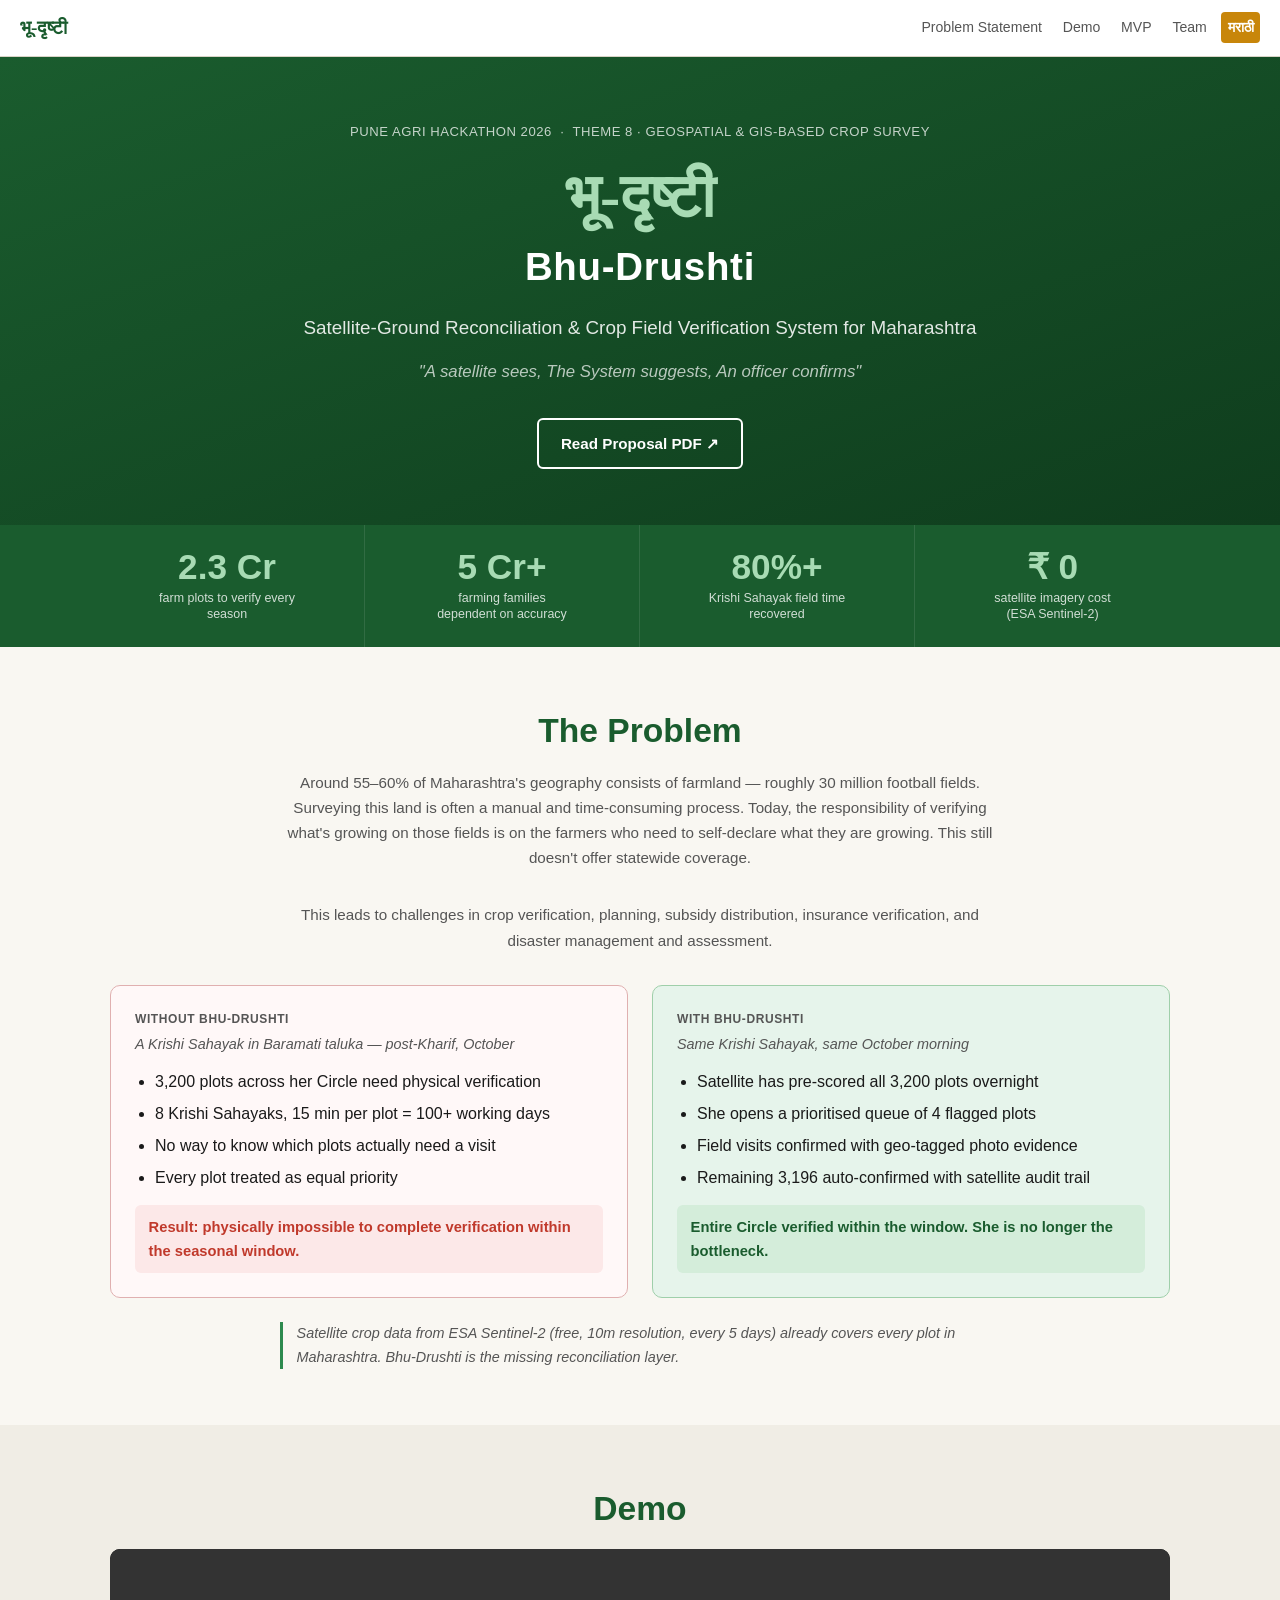
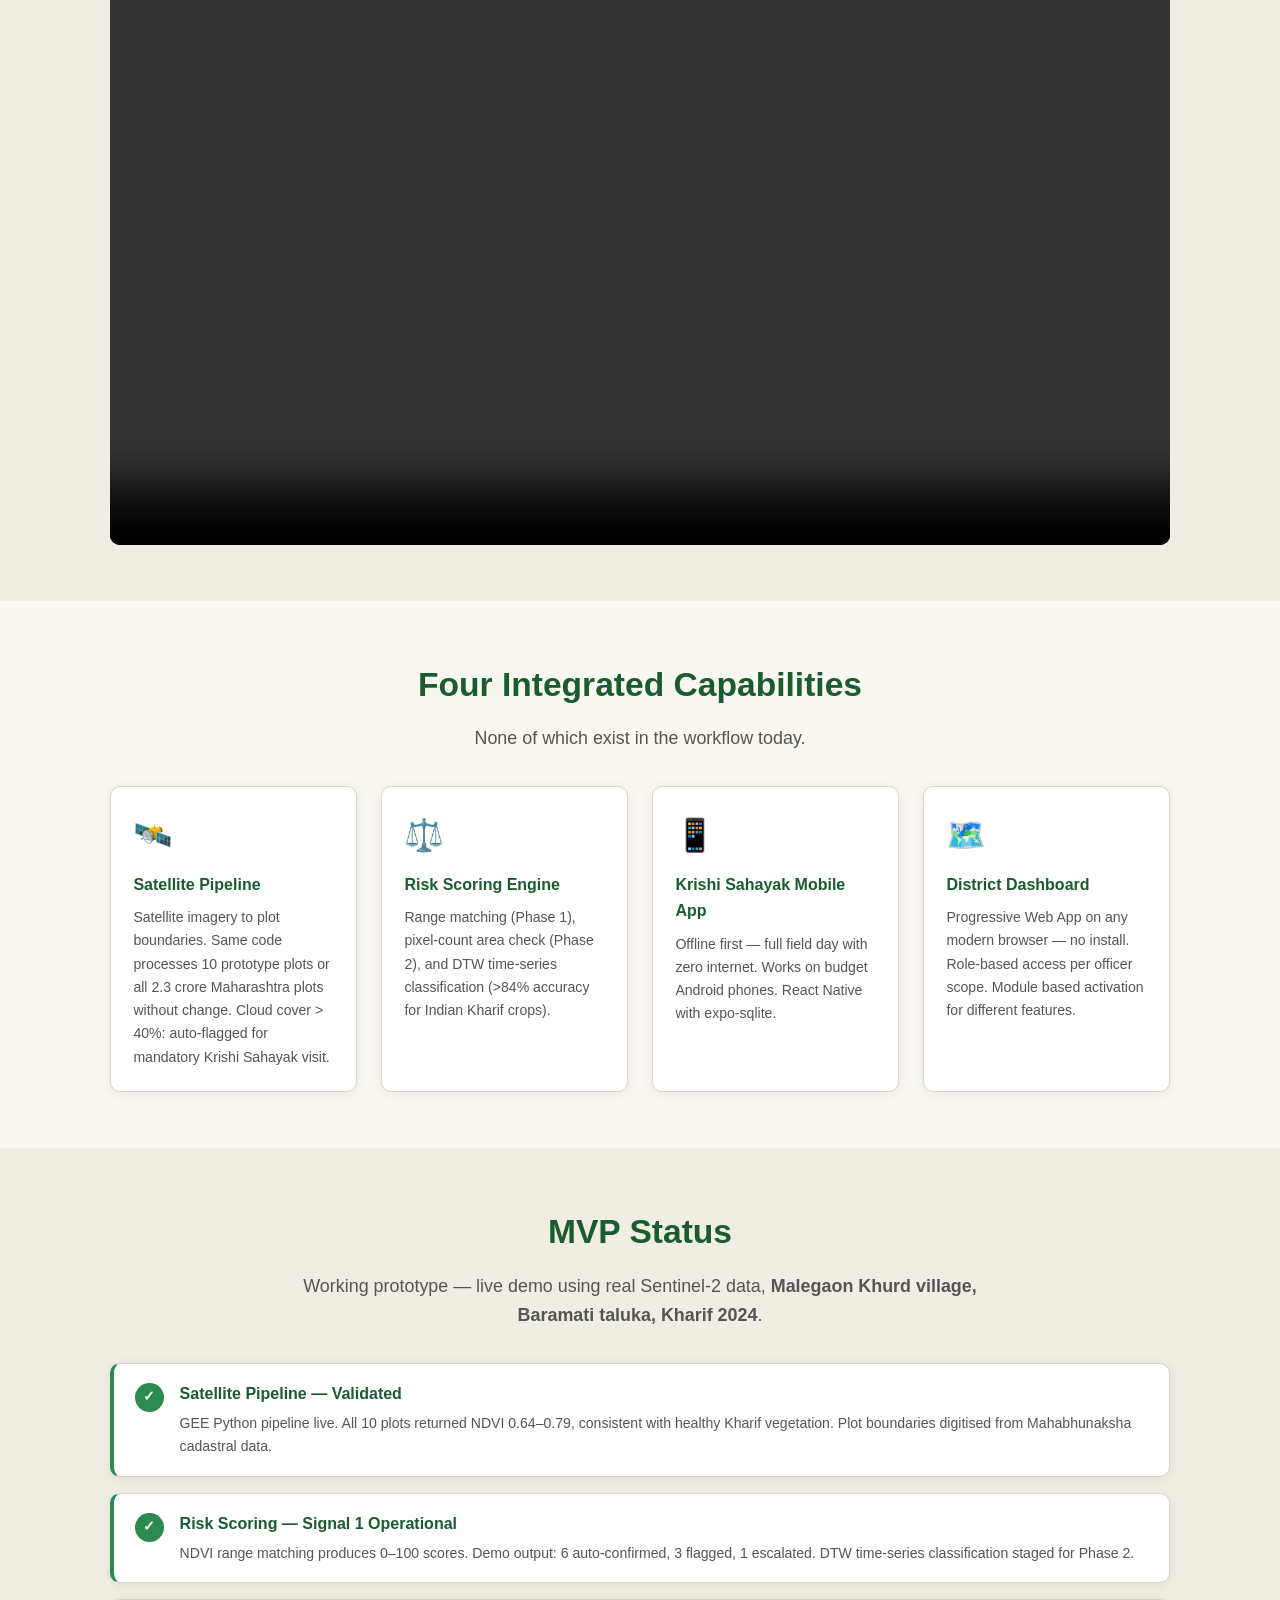
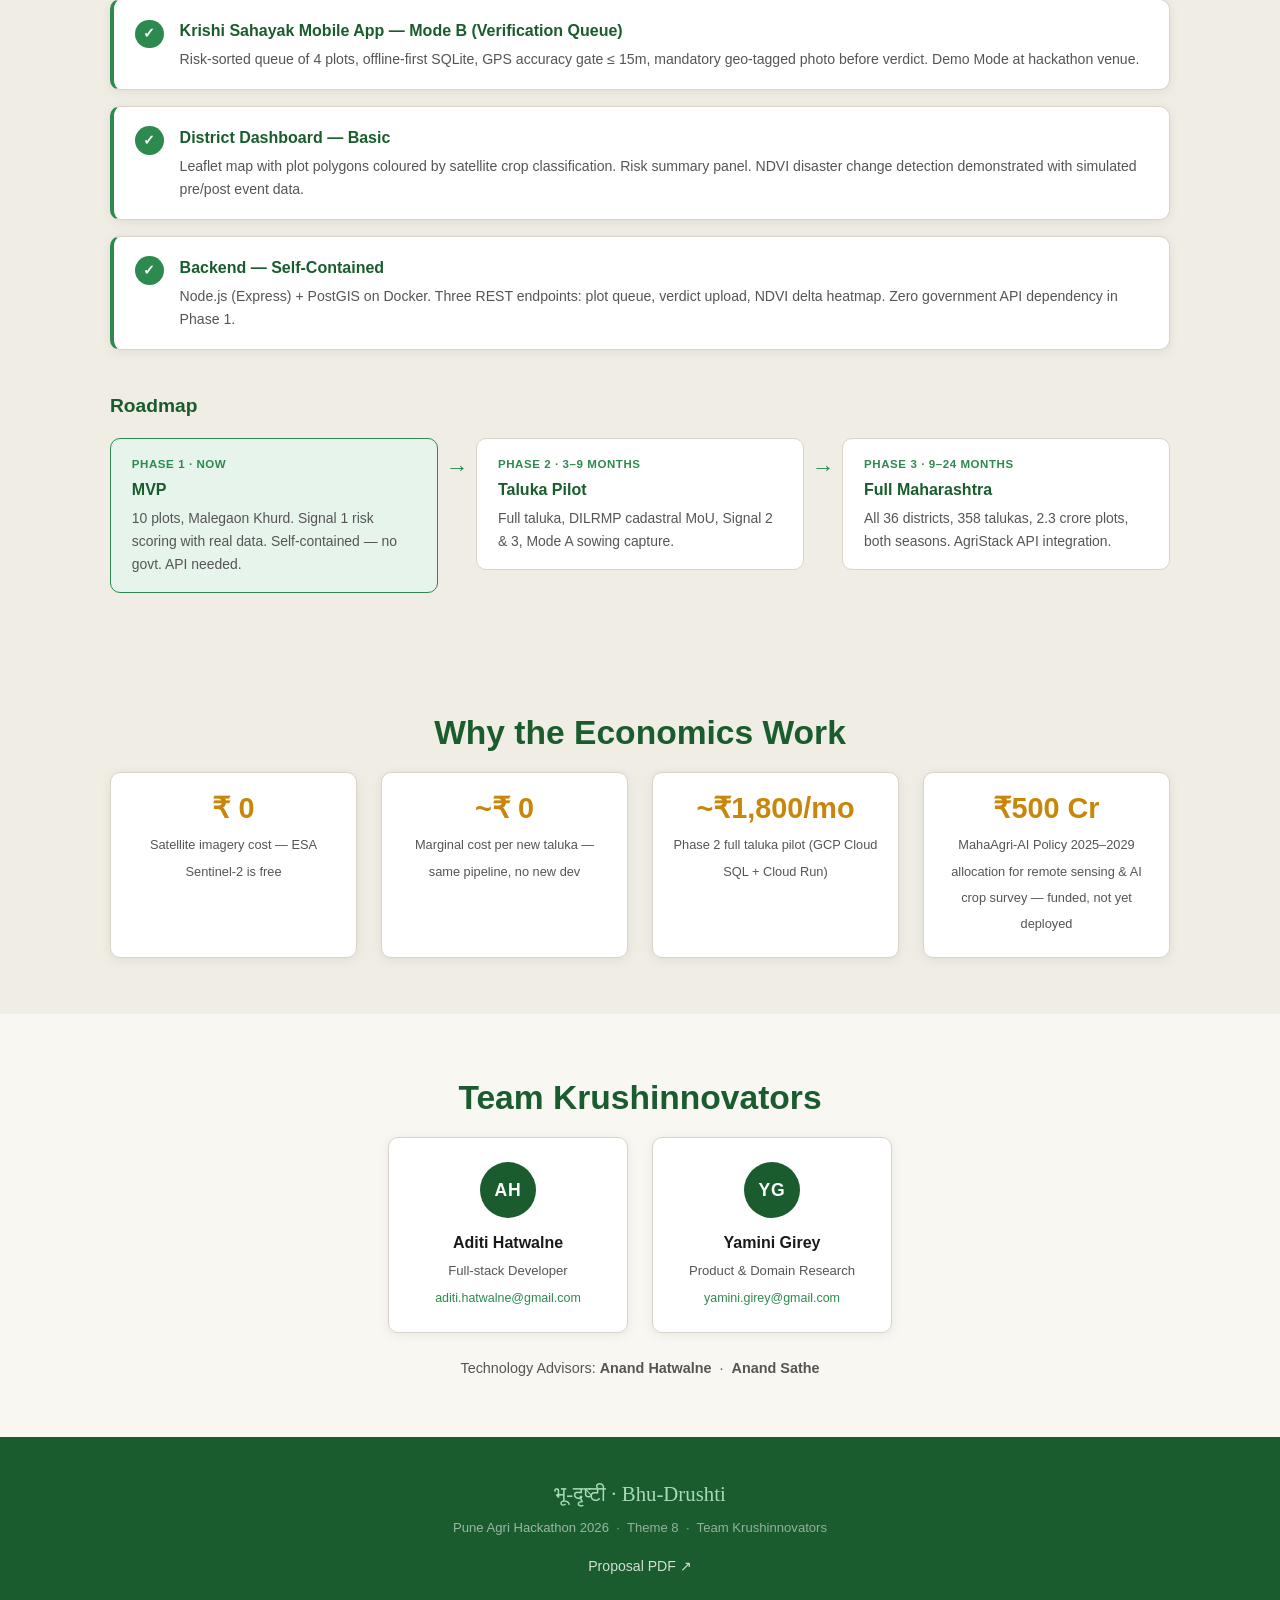
==== index.html @ 31946159 "Remove 'Girdawari' from capabilities section lead on both pages https://claude.ai/code/session_01Fqq" ====
<!DOCTYPE html>
<html lang="en">
<head>
  <meta charset="UTF-8" />
  <meta name="viewport" content="width=device-width, initial-scale=1.0" />
  <meta name="description" content="Bhu-Drushti — Satellite-Ground Reconciliation &amp; Crop Field Verification System for Maharashtra. Pune Agri Hackathon 2026." />
  <title>भू-दृष्टी · Bhu-Drushti</title>
  <link rel="stylesheet" href="style.css?v=3" />
</head>
<body>

  <!-- NAV -->
  <nav class="nav">
    <span class="nav-logo">भू-दृष्टी</span>
    <div class="nav-links">
      <a href="#problem">Problem Statement</a>
      <a href="#demo">Demo</a>
      <a href="#mvp">MVP</a>
      <a href="#team">Team</a>
      <a href="/mr/" class="btn btn-sm" style="background:var(--gold);">मराठी</a>
    </div>
  </nav>

  <!-- HERO -->
  <header class="hero">
    <div class="hero-inner">
      <p class="hero-event">Pune Agri Hackathon 2026 &nbsp;·&nbsp; Theme 8 · Geospatial &amp; GIS-Based Crop Survey</p>
      <h1 class="hero-title">
        <span class="hero-deva">भू-दृष्टी</span>
        <span class="hero-en">Bhu-Drushti</span>
      </h1>
      <p class="hero-sub">Satellite-Ground Reconciliation &amp; Crop Field Verification System for Maharashtra</p>
      <p class="hero-tagline">"A satellite sees, The System suggests, An officer confirms"</p>
      <div class="hero-ctas">
        <a href="https://github.com/bhu-drushti/bhu-drushti.github.io/blob/main/BhuDrushti_Proposal.pdf" target="_blank" rel="noopener" class="btn btn-outline">Read Proposal PDF ↗</a>
      </div>
    </div>
  </header>

  <!-- STATS -->
  <section class="stats">
    <div class="stats-grid">
      <div class="stat">
        <span class="stat-num">2.3 Cr</span>
        <span class="stat-label">farm plots to verify every season</span>
      </div>
      <div class="stat">
        <span class="stat-num">5 Cr+</span>
        <span class="stat-label">farming families dependent on accuracy</span>
      </div>
      <div class="stat">
        <span class="stat-num">80%+</span>
        <span class="stat-label">Krishi Sahayak field time recovered</span>
      </div>
      <div class="stat">
        <span class="stat-num">₹ 0</span>
        <span class="stat-label">satellite imagery cost (ESA Sentinel-2)</span>
      </div>
    </div>
  </section>

  <!-- PROBLEM -->
  <section class="section" id="problem">
    <div class="container">
      <h2 class="section-title">The Problem</h2>
      <p class="section-lead">
        Around 55–60% of Maharashtra's geography consists of farmland — roughly 30 million football fields.
        Surveying this land is often a manual and time-consuming process. Today, the responsibility of verifying
        what's growing on those fields is on the farmers who need to self-declare what they are growing.
        This still doesn't offer statewide coverage.
      </p>
      <p class="section-lead">
        This leads to challenges in crop verification, planning, subsidy distribution, insurance verification,
        and disaster management and assessment.
      </p>
      <div class="compare-grid">
        <div class="compare-card compare-before">
          <p class="compare-label">Without Bhu-Drushti</p>
          <p class="compare-role">A Krishi Sahayak in Baramati taluka — post-Kharif, October</p>
          <ul>
            <li>3,200 plots across her Circle need physical verification</li>
            <li>8 Krishi Sahayaks, 15 min per plot = 100+ working days</li>
            <li>No way to know which plots actually need a visit</li>
            <li>Every plot treated as equal priority</li>
          </ul>
          <p class="compare-result bad">Result: physically impossible to complete verification within the seasonal window.</p>
        </div>
        <div class="compare-card compare-after">
          <p class="compare-label">With Bhu-Drushti</p>
          <p class="compare-role">Same Krishi Sahayak, same October morning</p>
          <ul>
            <li>Satellite has pre-scored all 3,200 plots overnight</li>
            <li>She opens a prioritised queue of 4 flagged plots</li>
            <li>Field visits confirmed with geo-tagged photo evidence</li>
            <li>Remaining 3,196 auto-confirmed with satellite audit trail</li>
          </ul>
          <p class="compare-result good">Entire Circle verified within the window. She is no longer the bottleneck.</p>
        </div>
      </div>
      <p class="section-note">Satellite crop data from ESA Sentinel-2 (free, 10m resolution, every 5 days) already covers every plot in Maharashtra. Bhu-Drushti is the missing reconciliation layer.</p>
    </div>
  </section>

  <!-- DEMO VIDEO -->
  <section class="section section-alt" id="demo">
    <div class="container">
      <h2 class="section-title">Demo</h2>
      <div class="video-wrapper">
        <video controls autoplay muted playsinline loop>
          <source src="demo.mov" type="video/mp4" />
          Your browser does not support the video tag.
        </video>
      </div>
    </div>
  </section>

  <!-- FOUR CAPABILITIES -->
  <section class="section" id="capabilities">
    <div class="container">
      <h2 class="section-title">Four Integrated Capabilities</h2>
      <p class="section-lead">None of which exist in the workflow today.</p>
      <div class="cap-grid">
        <div class="cap-card">
          <div class="cap-icon">🛰️</div>
          <h3>Satellite Pipeline</h3>
          <p>Satellite imagery to plot boundaries. Same code processes 10 prototype plots or all 2.3 crore Maharashtra plots without change. Cloud cover &gt; 40%: auto-flagged for mandatory Krishi Sahayak visit.</p>
        </div>
        <div class="cap-card">
          <div class="cap-icon">⚖️</div>
          <h3>Risk Scoring Engine</h3>
          <p>Range matching (Phase 1), pixel-count area check (Phase 2), and DTW time-series classification (&gt;84% accuracy for Indian Kharif crops).</p>
        </div>
        <div class="cap-card">
          <div class="cap-icon">📱</div>
          <h3>Krishi Sahayak Mobile App</h3>
          <p>Offline first — full field day with zero internet. Works on budget Android phones. React Native with expo-sqlite.</p>
        </div>
        <div class="cap-card">
          <div class="cap-icon">🗺️</div>
          <h3>District Dashboard</h3>
          <p>Progressive Web App on any modern browser — no install. Role-based access per officer scope. Module based activation for different features.</p>
        </div>
      </div>
    </div>
  </section>

  <!-- MVP -->
  <section class="section section-alt" id="mvp">
    <div class="container">
      <h2 class="section-title">MVP Status</h2>
      <p class="section-lead">Working prototype — live demo using real Sentinel-2 data, <strong>Malegaon Khurd village, Baramati taluka, Kharif 2024</strong>.</p>
      <div class="mvp-grid">
        <div class="mvp-item done">
          <span class="mvp-check">✓</span>
          <div>
            <strong>Satellite Pipeline — Validated</strong>
            <p>GEE Python pipeline live. All 10 plots returned NDVI 0.64–0.79, consistent with healthy Kharif vegetation. Plot boundaries digitised from Mahabhunaksha cadastral data.</p>
          </div>
        </div>
        <div class="mvp-item done">
          <span class="mvp-check">✓</span>
          <div>
            <strong>Risk Scoring — Signal 1 Operational</strong>
            <p>NDVI range matching produces 0–100 scores. Demo output: 6 auto-confirmed, 3 flagged, 1 escalated. DTW time-series classification staged for Phase 2.</p>
          </div>
        </div>
        <div class="mvp-item done">
          <span class="mvp-check">✓</span>
          <div>
            <strong>Krishi Sahayak Mobile App — Mode B (Verification Queue)</strong>
            <p>Risk-sorted queue of 4 plots, offline-first SQLite, GPS accuracy gate ≤ 15m, mandatory geo-tagged photo before verdict. Demo Mode at hackathon venue.</p>
          </div>
        </div>
        <div class="mvp-item done">
          <span class="mvp-check">✓</span>
          <div>
            <strong>District Dashboard — Basic</strong>
            <p>Leaflet map with plot polygons coloured by satellite crop classification. Risk summary panel. NDVI disaster change detection demonstrated with simulated pre/post event data.</p>
          </div>
        </div>
        <div class="mvp-item done">
          <span class="mvp-check">✓</span>
          <div>
            <strong>Backend — Self-Contained</strong>
            <p>Node.js (Express) + PostGIS on Docker. Three REST endpoints: plot queue, verdict upload, NDVI delta heatmap. Zero government API dependency in Phase 1.</p>
          </div>
        </div>
      </div>

      <h3 class="roadmap-title">Roadmap</h3>
      <div class="roadmap">
        <div class="roadmap-phase active">
          <span class="phase-label">Phase 1 · Now</span>
          <strong>MVP</strong>
          <p>10 plots, Malegaon Khurd. Signal 1 risk scoring with real data. Self-contained — no govt. API needed.</p>
        </div>
        <div class="roadmap-arrow">→</div>
        <div class="roadmap-phase">
          <span class="phase-label">Phase 2 · 3–9 months</span>
          <strong>Taluka Pilot</strong>
          <p>Full taluka, DILRMP cadastral MoU, Signal 2 &amp; 3, Mode A sowing capture.</p>
        </div>
        <div class="roadmap-arrow">→</div>
        <div class="roadmap-phase">
          <span class="phase-label">Phase 3 · 9–24 months</span>
          <strong>Full Maharashtra</strong>
          <p>All 36 districts, 358 talukas, 2.3 crore plots, both seasons. AgriStack API integration.</p>
        </div>
      </div>
    </div>
  </section>

  <!-- ECONOMICS -->
  <section class="section section-alt" id="economics">
    <div class="container">
      <h2 class="section-title">Why the Economics Work</h2>
      <div class="econ-grid">
        <div class="econ-item">
          <span class="econ-num">₹ 0</span>
          <span class="econ-label">Satellite imagery cost — ESA Sentinel-2 is free</span>
        </div>
        <div class="econ-item">
          <span class="econ-num">~₹ 0</span>
          <span class="econ-label">Marginal cost per new taluka — same pipeline, no new dev</span>
        </div>
        <div class="econ-item">
          <span class="econ-num">~₹1,800/mo</span>
          <span class="econ-label">Phase 2 full taluka pilot (GCP Cloud SQL + Cloud Run)</span>
        </div>
        <div class="econ-item">
          <span class="econ-num">₹500 Cr</span>
          <span class="econ-label">MahaAgri-AI Policy 2025–2029 allocation for remote sensing &amp; AI crop survey — funded, not yet deployed</span>
        </div>
      </div>
    </div>
  </section>

  <!-- TEAM -->
  <section class="section" id="team">
    <div class="container">
      <h2 class="section-title">Team Krushinnovators</h2>
      <div class="team-grid">
        <div class="team-card">
          <div class="team-avatar">AH</div>
          <a href="https://www.linkedin.com/in/aditi-h-a9a84b2ab/" target="_blank" rel="noopener"><strong>Aditi Hatwalne</strong></a>
          <span class="team-role">Full-stack Developer</span>
          <a class="team-email" href="mailto:aditi.hatwalne@gmail.com">aditi.hatwalne@gmail.com</a>
        </div>
        <div class="team-card">
          <div class="team-avatar">YG</div>
          <a href="https://www.linkedin.com/in/yaminigirey/" target="_blank" rel="noopener"><strong>Yamini Girey</strong></a>
          <span class="team-role">Product &amp; Domain Research</span>
          <a class="team-email" href="mailto:yamini.girey@gmail.com">yamini.girey@gmail.com</a>
        </div>
      </div>
      <p class="team-advisors">Technology Advisors: <strong>Anand Hatwalne</strong> &nbsp;·&nbsp; <strong>Anand Sathe</strong></p>
    </div>
  </section>

  <!-- FOOTER -->
  <footer class="footer">
    <div class="container">
      <p class="footer-name">भू-दृष्टी · Bhu-Drushti</p>
      <p class="footer-sub"><a href="https://www.puneagrihackathon.com/" target="_blank" rel="noopener">Pune Agri Hackathon 2026</a> &nbsp;·&nbsp; Theme 8 &nbsp;·&nbsp; Team Krushinnovators</p>
      <div class="footer-links">
        <a href="https://github.com/bhu-drushti/bhu-drushti.github.io/blob/main/BhuDrushti_Proposal.pdf" target="_blank" rel="noopener">Proposal PDF ↗</a>
      </div>
    </div>
  </footer>

</body>
</html>
---- style.css ----
/* =============================================
   DESIGN TOKENS
   ============================================= */
:root {
  --green-dark:   #1a5c2e;
  --green-mid:    #2d8a4e;
  --green-light:  #e6f4eb;
  --gold:         #c8860a;
  --gold-light:   #fdf3dc;
  --text:         #1a1a1a;
  --text-muted:   #555;
  --bg:           #f9f7f2;
  --bg-alt:       #f0ede5;
  --white:        #ffffff;
  --border:       #d9d4c7;
  --radius:       10px;
  --shadow:       0 2px 12px rgba(0,0,0,0.07);

  --font:         -apple-system, BlinkMacSystemFont, 'Segoe UI', Roboto, sans-serif;
  --font-deva:    'Noto Serif Devanagari', 'Mangal', serif;

  --max-w:        1100px;
  --gap:          1.5rem;
}

/* =============================================
   RESET & BASE
   ============================================= */
*, *::before, *::after { box-sizing: border-box; margin: 0; padding: 0; }

html { scroll-behavior: smooth; font-size: 16px; }

body {
  font-family: var(--font);
  color: var(--text);
  background: var(--bg);
  line-height: 1.65;
  -webkit-font-smoothing: antialiased;
}

img { max-width: 100%; display: block; }

a { color: var(--green-dark); text-decoration: none; }
a:hover { text-decoration: underline; }

ul { padding-left: 1.25rem; }
li { margin-bottom: 0.35rem; }

/* =============================================
   LAYOUT UTILITIES
   ============================================= */
.container {
  width: 100%;
  max-width: var(--max-w);
  margin: 0 auto;
  padding: 0 1.25rem;
}

.section {
  padding: 3.5rem 0;
}

.section-alt {
  background: var(--bg-alt);
}

/* =============================================
   TYPOGRAPHY
   ============================================= */
.section-title {
  font-size: clamp(1.5rem, 4vw, 2.1rem);
  font-weight: 700;
  color: var(--green-dark);
  margin-bottom: 0.75rem;
  text-align: center;
}

.section-lead {
  font-size: clamp(1rem, 2.5vw, 1.12rem);
  color: var(--text-muted);
  max-width: 720px;
  margin: 0 auto 2rem;
  text-align: center;
}

.section-note {
  margin-top: 1.5rem;
  font-size: 0.9rem;
  color: var(--text-muted);
  font-style: italic;
  border-left: 3px solid var(--green-mid);
  padding-left: 0.85rem;
  max-width: 720px;
  margin-left: auto;
  margin-right: auto;
}

/* =============================================
   BUTTONS
   ============================================= */
.btn {
  display: inline-block;
  padding: 0.7rem 1.4rem;
  border-radius: 6px;
  font-weight: 600;
  font-size: 0.95rem;
  transition: opacity 0.15s, transform 0.1s;
  cursor: pointer;
  white-space: nowrap;
}

.btn:hover { opacity: 0.88; transform: translateY(-1px); text-decoration: none; }

.btn-primary {
  background: var(--green-dark);
  color: var(--white);
}

.btn-outline {
  border: 2px solid var(--green-dark);
  color: var(--green-dark);
  background: transparent;
}

.hero .btn-outline {
  border-color: var(--white);
  color: var(--white);
}

.btn-sm {
  padding: 0.4rem 0.9rem;
  font-size: 0.85rem;
  border-radius: 5px;
  background: var(--green-dark);
  color: var(--white);
}

/* =============================================
   NAV
   ============================================= */
.nav {
  position: sticky;
  top: 0;
  z-index: 100;
  background: var(--white);
  border-bottom: 1px solid var(--border);
  padding: 0.75rem 1.25rem;
  display: flex;
  align-items: center;
  justify-content: space-between;
  gap: 1rem;
}

.nav-logo {
  font-family: var(--font-deva);
  font-size: 1.2rem;
  font-weight: 700;
  color: var(--green-dark);
  flex-shrink: 0;
}

.nav-links {
  display: flex;
  align-items: center;
  gap: 0.5rem;
  flex-wrap: wrap;
}

.nav-links a {
  font-size: 0.88rem;
  color: var(--text-muted);
  padding: 0.25rem 0.4rem;
  border-radius: 4px;
  transition: color 0.15s;
}

.nav-links a:hover { color: var(--green-dark); text-decoration: none; }
.nav-links .btn-sm { color: var(--white); }
.nav-links .btn-sm:hover { color: var(--white); }

/* Hide nav text links on very small screens, keep GitHub button */
@media (max-width: 480px) {
  .nav-links a:not(.btn-sm) { display: none; }
}

/* =============================================
   HERO
   ============================================= */
.hero {
  background: linear-gradient(160deg, var(--green-dark) 0%, #0f3d1d 100%);
  color: var(--white);
  padding: 4rem 1.25rem 3.5rem;
  text-align: center;
}

.hero-inner {
  max-width: 760px;
  margin: 0 auto;
}

.hero-event {
  font-size: 0.82rem;
  letter-spacing: 0.04em;
  text-transform: uppercase;
  opacity: 0.75;
  margin-bottom: 1.25rem;
}

.hero-title {
  display: flex;
  flex-direction: column;
  align-items: center;
  gap: 0.15rem;
  margin-bottom: 1rem;
}

.hero-deva {
  font-family: var(--font-deva);
  font-size: clamp(2.2rem, 8vw, 3.8rem);
  font-weight: 700;
  line-height: 1.15;
  color: #a8dbb4;
}

.hero-en {
  font-size: clamp(1.5rem, 5vw, 2.4rem);
  font-weight: 700;
  letter-spacing: 0.02em;
}

.hero-sub {
  font-size: clamp(1rem, 3vw, 1.18rem);
  opacity: 0.88;
  margin-bottom: 1rem;
  line-height: 1.5;
}

.hero-tagline {
  font-size: clamp(0.9rem, 2.5vw, 1.05rem);
  font-style: italic;
  opacity: 0.7;
  margin-bottom: 2rem;
}

.hero-ctas {
  display: flex;
  flex-wrap: wrap;
  gap: 0.75rem;
  justify-content: center;
}

/* =============================================
   STATS BAR
   ============================================= */
.stats {
  background: var(--green-dark);
  padding: 0;
}

.stats-grid {
  display: grid;
  grid-template-columns: repeat(2, 1fr);
  max-width: var(--max-w);
  margin: 0 auto;
}

.stat {
  display: flex;
  flex-direction: column;
  align-items: center;
  text-align: center;
  padding: 1.5rem 1rem;
  border-right: 1px solid rgba(255,255,255,0.1);
  border-bottom: 1px solid rgba(255,255,255,0.1);
  color: var(--white);
}

.stat:nth-child(even) { border-right: none; }
.stat:nth-last-child(-n+2) { border-bottom: none; }

.stat-num {
  font-size: clamp(1.6rem, 5vw, 2.2rem);
  font-weight: 700;
  color: #a8dbb4;
  line-height: 1;
  margin-bottom: 0.35rem;
}

.stat-label {
  font-size: 0.78rem;
  opacity: 0.8;
  line-height: 1.3;
  max-width: 140px;
}

@media (min-width: 640px) {
  .stats-grid { grid-template-columns: repeat(4, 1fr); }
  .stat { border-bottom: none; }
  .stat:last-child { border-right: none; }
  .stat:nth-child(even) { border-right: 1px solid rgba(255,255,255,0.1); }
  .stat:last-child { border-right: none; }
}

/* =============================================
   COMPARE CARDS (Problem section)
   ============================================= */
.compare-grid {
  display: grid;
  grid-template-columns: 1fr;
  gap: var(--gap);
  margin-bottom: 1.5rem;
}

@media (min-width: 680px) {
  .compare-grid { grid-template-columns: 1fr 1fr; }
}

.compare-card {
  border-radius: var(--radius);
  padding: 1.5rem;
  border: 1px solid var(--border);
}

.compare-before {
  background: #fff8f8;
  border-color: #e0b0b0;
}

.compare-after {
  background: var(--green-light);
  border-color: #9fcfaa;
}

.compare-label {
  font-size: 0.75rem;
  font-weight: 700;
  text-transform: uppercase;
  letter-spacing: 0.05em;
  margin-bottom: 0.25rem;
  color: var(--text-muted);
}

.compare-role {
  font-style: italic;
  font-size: 0.9rem;
  margin-bottom: 0.75rem;
  color: var(--text-muted);
}

.compare-result {
  margin-top: 0.85rem;
  font-weight: 600;
  font-size: 0.92rem;
  padding: 0.6rem 0.85rem;
  border-radius: 6px;
}

.compare-result.bad  { background: #fce8e8; color: #c0392b; }
.compare-result.good { background: #d4edda; color: #1a5c2e; }

/* =============================================
   PIPELINE
   ============================================= */
.pipeline {
  display: flex;
  flex-direction: column;
  gap: 0.5rem;
  margin-bottom: 1.5rem;
}

.pipeline-step {
  display: flex;
  gap: 1rem;
  background: var(--white);
  border: 1px solid var(--border);
  border-radius: var(--radius);
  padding: 1.25rem 1.5rem;
  box-shadow: var(--shadow);
}

.step-num {
  flex-shrink: 0;
  width: 2.2rem;
  height: 2.2rem;
  border-radius: 50%;
  background: var(--green-dark);
  color: var(--white);
  display: flex;
  align-items: center;
  justify-content: center;
  font-weight: 700;
  font-size: 1rem;
  margin-top: 0.1rem;
}

.step-body h3 {
  font-size: 1.05rem;
  color: var(--green-dark);
  margin-bottom: 0.4rem;
}

.step-body p { font-size: 0.93rem; color: var(--text-muted); }

.pipeline-arrow {
  text-align: center;
  font-size: 1.4rem;
  color: var(--green-mid);
  line-height: 1;
  transform: rotate(90deg);
  align-self: center;
}

@media (min-width: 860px) {
  .pipeline { flex-direction: row; align-items: flex-start; }
  .pipeline-arrow { transform: rotate(0deg); padding-top: 1.5rem; }
  .pipeline-step { flex: 1; }
}

/* Score bands */
.score-bands {
  display: flex;
  flex-wrap: wrap;
  gap: 0.4rem;
  margin-top: 0.75rem;
}

.band {
  padding: 0.2rem 0.65rem;
  border-radius: 4px;
  font-size: 0.78rem;
  font-weight: 600;
}

.band.green  { background: #d4edda; color: #1a5c2e; }
.band.yellow { background: #fff3cd; color: #856404; }
.band.red    { background: #f8d7da; color: #721c24; }

/* Twin cards inside step 3 */
.twin-cards {
  display: grid;
  grid-template-columns: 1fr;
  gap: 0.75rem;
  margin-top: 0.5rem;
}

@media (min-width: 520px) {
  .twin-cards { grid-template-columns: 1fr 1fr; }
}

.twin-card {
  background: var(--green-light);
  border-radius: 8px;
  padding: 0.85rem 1rem;
  font-size: 0.88rem;
}

.twin-card strong { display: block; color: var(--green-dark); margin-bottom: 0.3rem; }
.twin-card p { color: var(--text-muted); margin: 0; }

.human-loop {
  background: var(--gold-light);
  border-left-color: var(--gold);
  color: var(--text);
  font-style: normal;
  font-weight: 500;
}

/* =============================================
   HOW IT WORKS — 3-COLUMN LAYOUT
   ============================================= */
.how-grid {
  display: flex;
  flex-direction: column;
  gap: 0.5rem;
  margin-bottom: 1.5rem;
}

@media (min-width: 860px) {
  .how-grid { flex-direction: row; align-items: flex-start; gap: 0.25rem; }
}

.how-col {
  flex: 1;
  background: var(--white);
  border: 1px solid var(--border);
  border-radius: var(--radius);
  padding: 1.5rem;
  box-shadow: var(--shadow);
}

.how-arrow {
  flex-shrink: 0;
  font-size: 1.8rem;
  color: var(--gold);
  align-self: center;
  text-align: center;
  padding: 0.5rem;
  transform: rotate(90deg);
}

@media (min-width: 860px) {
  .how-arrow { transform: rotate(0deg); padding-top: 3rem; }
}

.how-col-header {
  display: flex;
  align-items: flex-start;
  gap: 0.75rem;
  margin-bottom: 0.75rem;
}

.how-num {
  font-size: 1.6rem;
  font-weight: 700;
  font-style: italic;
  color: var(--gold);
  line-height: 1;
  flex-shrink: 0;
}

.how-title-mr {
  display: block;
  font-family: var(--font-deva);
  font-size: 1.25rem;
  font-weight: 700;
  color: var(--green-dark);
  line-height: 1.2;
}

.how-title-en {
  display: block;
  font-size: 0.68rem;
  font-weight: 700;
  letter-spacing: 0.1em;
  text-transform: uppercase;
  color: var(--text-muted);
}

.how-subtitle {
  font-size: 0.95rem;
  color: var(--text-muted);
  margin-bottom: 1.25rem;
  padding-bottom: 0.85rem;
  border-bottom: 1px solid var(--border);
  line-height: 1.6;
}

.how-items {
  list-style: none;
  padding: 0;
  display: flex;
  flex-direction: column;
  gap: 0.85rem;
}

.how-items li { margin: 0; }

.how-item-mr {
  display: block;
  font-family: var(--font-deva);
  font-size: 1rem;
  font-weight: 600;
  color: var(--text);
}

.how-item-en {
  display: block;
  font-size: 0.93rem;
  color: var(--text-muted);
}

/* Risk bar */
.risk-bar-wrap { margin-bottom: 1.25rem; }

.risk-bar-label {
  font-size: 0.68rem;
  font-weight: 700;
  letter-spacing: 0.06em;
  text-transform: uppercase;
  color: var(--text-muted);
  margin-bottom: 0.4rem;
  text-align: center;
}

.risk-bar {
  height: 12px;
  border-radius: 6px;
  background: linear-gradient(to right, #c0392b, #e67e22, #27ae60);
  margin-bottom: 0.3rem;
}

.risk-bar-ticks {
  display: flex;
  justify-content: space-between;
  font-size: 0.67rem;
  color: var(--text-muted);
  margin-bottom: 1rem;
}

/* Signal list */
.signal-list {
  list-style: none;
  padding: 0;
  display: flex;
  flex-direction: column;
  gap: 0;
}

.signal-list li {
  display: flex;
  justify-content: space-between;
  align-items: center;
  padding: 0.65rem 0;
  border-bottom: 1px solid var(--border);
  margin: 0;
}

.signal-list li:last-child { border-bottom: none; }

.signal-pct {
  font-size: 1.3rem;
  font-weight: 700;
  color: var(--gold);
  flex-shrink: 0;
  margin-left: 1rem;
}

/* =============================================
   CAPABILITIES GRID
   ============================================= */
.cap-grid {
  display: grid;
  grid-template-columns: 1fr;
  gap: var(--gap);
}

@media (min-width: 560px) { .cap-grid { grid-template-columns: 1fr 1fr; } }
@media (min-width: 900px) { .cap-grid { grid-template-columns: repeat(4, 1fr); } }

.cap-card {
  background: var(--white);
  border: 1px solid var(--border);
  border-radius: var(--radius);
  padding: 1.4rem;
  box-shadow: var(--shadow);
  transition: transform 0.15s, box-shadow 0.15s;
}

.cap-card:hover {
  transform: translateY(-3px);
  box-shadow: 0 6px 20px rgba(0,0,0,0.1);
}

.cap-icon { font-size: 2rem; margin-bottom: 0.6rem; }

.cap-card h3 {
  font-size: 1rem;
  color: var(--green-dark);
  margin-bottom: 0.5rem;
}

.cap-card p { font-size: 0.88rem; color: var(--text-muted); }

/* =============================================
   MVP SECTION
   ============================================= */
.mvp-grid {
  display: flex;
  flex-direction: column;
  gap: 1rem;
  margin-bottom: 2.5rem;
}

.mvp-item {
  display: flex;
  gap: 1rem;
  background: var(--white);
  border: 1px solid var(--border);
  border-radius: var(--radius);
  padding: 1.1rem 1.3rem;
  box-shadow: var(--shadow);
}

.mvp-item.done { border-left: 4px solid var(--green-mid); }

.mvp-check {
  flex-shrink: 0;
  width: 1.8rem;
  height: 1.8rem;
  background: var(--green-mid);
  color: var(--white);
  border-radius: 50%;
  display: flex;
  align-items: center;
  justify-content: center;
  font-size: 0.9rem;
  font-weight: 700;
  margin-top: 0.1rem;
}

.mvp-item strong { color: var(--green-dark); display: block; margin-bottom: 0.25rem; }
.mvp-item p { font-size: 0.88rem; color: var(--text-muted); margin: 0; }

/* Roadmap */
.roadmap-title {
  font-size: 1.2rem;
  color: var(--green-dark);
  margin-bottom: 1rem;
  font-weight: 700;
}

.roadmap {
  display: flex;
  flex-direction: column;
  gap: 0.5rem;
}

.roadmap-arrow {
  text-align: center;
  font-size: 1.4rem;
  color: var(--green-mid);
  transform: rotate(90deg);
  line-height: 1;
}

.roadmap-phase {
  background: var(--white);
  border: 1px solid var(--border);
  border-radius: var(--radius);
  padding: 1rem 1.3rem;
}

.roadmap-phase.active {
  border-color: var(--green-mid);
  background: var(--green-light);
}

.phase-label {
  display: block;
  font-size: 0.72rem;
  font-weight: 700;
  text-transform: uppercase;
  letter-spacing: 0.05em;
  color: var(--green-mid);
  margin-bottom: 0.2rem;
}

.roadmap-phase strong { color: var(--green-dark); display: block; margin-bottom: 0.2rem; }
.roadmap-phase p { font-size: 0.87rem; color: var(--text-muted); margin: 0; }

@media (min-width: 720px) {
  .roadmap { flex-direction: row; align-items: flex-start; }
  .roadmap-arrow { transform: rotate(0deg); padding-top: 1.2rem; }
  .roadmap-phase { flex: 1; }
}

/* =============================================
   DEMO VIDEO
   ============================================= */
.video-placeholder {
  background: var(--bg-alt);
  border: 2px dashed var(--border);
  border-radius: var(--radius);
  padding: 3rem 2rem;
  text-align: center;
  color: var(--text-muted);
}

.video-placeholder p:first-child { font-size: 1.2rem; margin-bottom: 0.5rem; }
.video-sub { font-size: 0.9rem; }

.video-wrapper {
  position: relative;
  padding-bottom: 56.25%;
  height: 0;
  overflow: hidden;
  border-radius: var(--radius);
  background: #000;
}

.video-wrapper iframe,
.video-wrapper video {
  position: absolute;
  top: 0; left: 0;
  width: 100%; height: 100%;
  border: none;
}

/* =============================================
   ECONOMICS
   ============================================= */
.econ-grid {
  display: grid;
  grid-template-columns: 1fr 1fr;
  gap: var(--gap);
}

@media (min-width: 720px) {
  .econ-grid { grid-template-columns: repeat(4, 1fr); }
}

.econ-item {
  background: var(--white);
  border-radius: var(--radius);
  padding: 1.25rem;
  border: 1px solid var(--border);
  text-align: center;
  box-shadow: var(--shadow);
}

.econ-num {
  display: block;
  font-size: clamp(1.3rem, 4vw, 1.8rem);
  font-weight: 700;
  color: var(--gold);
  margin-bottom: 0.4rem;
  line-height: 1.1;
}

.econ-label {
  font-size: 0.8rem;
  color: var(--text-muted);
  line-height: 1.35;
}

/* =============================================
   TEAM
   ============================================= */
.team-grid {
  display: flex;
  flex-wrap: wrap;
  gap: var(--gap);
  margin-bottom: 1.5rem;
  justify-content: center;
}

.team-card {
  display: flex;
  flex-direction: column;
  align-items: center;
  text-align: center;
  background: var(--white);
  border: 1px solid var(--border);
  border-radius: var(--radius);
  padding: 1.5rem 2rem;
  box-shadow: var(--shadow);
  flex: 1;
  min-width: 160px;
  max-width: 240px;
}

.team-avatar {
  width: 3.5rem;
  height: 3.5rem;
  border-radius: 50%;
  background: var(--green-dark);
  color: var(--white);
  display: flex;
  align-items: center;
  justify-content: center;
  font-size: 1.1rem;
  font-weight: 700;
  margin-bottom: 0.75rem;
  letter-spacing: 0.05em;
}

.team-card strong { font-size: 1rem; color: var(--text); margin-bottom: 0.2rem; }

.team-role {
  font-size: 0.82rem;
  color: var(--text-muted);
  margin-top: 0.2rem;
}

.team-email {
  font-size: 0.78rem;
  color: var(--green-mid);
  margin-top: 0.4rem;
  word-break: break-all;
}

.team-advisors {
  font-size: 0.9rem;
  color: var(--text-muted);
  margin-top: 0.5rem;
  text-align: center;
  width: 100%;
}

/* =============================================
   FOOTER
   ============================================= */
.footer {
  background: var(--green-dark);
  color: rgba(255,255,255,0.75);
  padding: 2.5rem 1.25rem;
  text-align: center;
}

.footer-name {
  font-family: var(--font-deva);
  font-size: 1.3rem;
  color: #a8dbb4;
  margin-bottom: 0.35rem;
}

.footer-sub {
  font-size: 0.82rem;
  margin-bottom: 1rem;
  opacity: 0.7;
}

.footer-sub a {
  color: rgba(255,255,255,0.8);
}

.footer-sub a:hover { color: #a8dbb4; text-decoration: none; }

.footer-links {
  display: flex;
  flex-wrap: wrap;
  gap: 1rem;
  justify-content: center;
}

.footer-links a {
  color: rgba(255,255,255,0.8);
  font-size: 0.88rem;
}

.footer-links a:hover { color: #a8dbb4; text-decoration: none; }

/* =============================================
   ACCESSIBILITY
   ============================================= */
:focus-visible {
  outline: 3px solid var(--gold);
  outline-offset: 2px;
}

@media (prefers-reduced-motion: reduce) {
  * { transition: none !important; animation: none !important; }
  html { scroll-behavior: auto; }
}

#problem .section-lead {
  font-size: clamp(0.85rem, 2vw, 0.95rem);
}
[lang="mr"] body {
  font-family: var(--font-deva);
  line-height: 1.8;
}
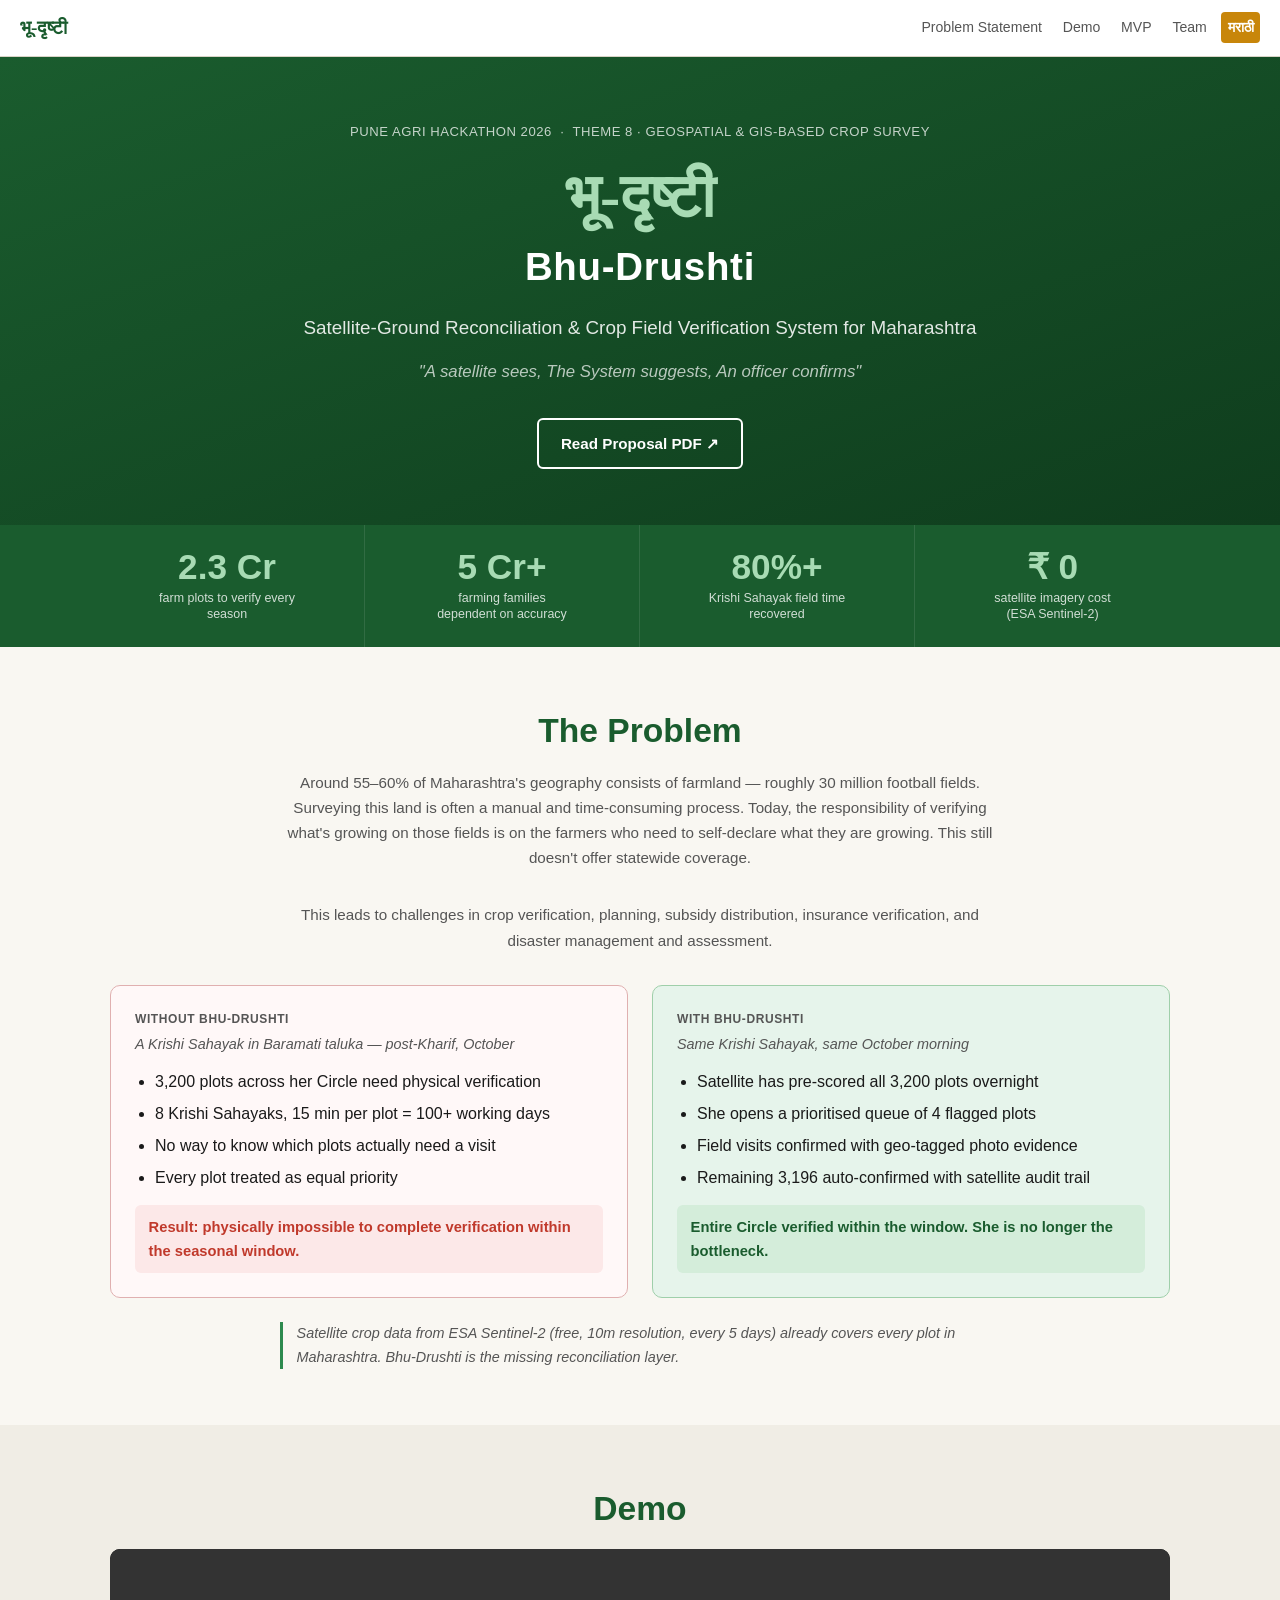
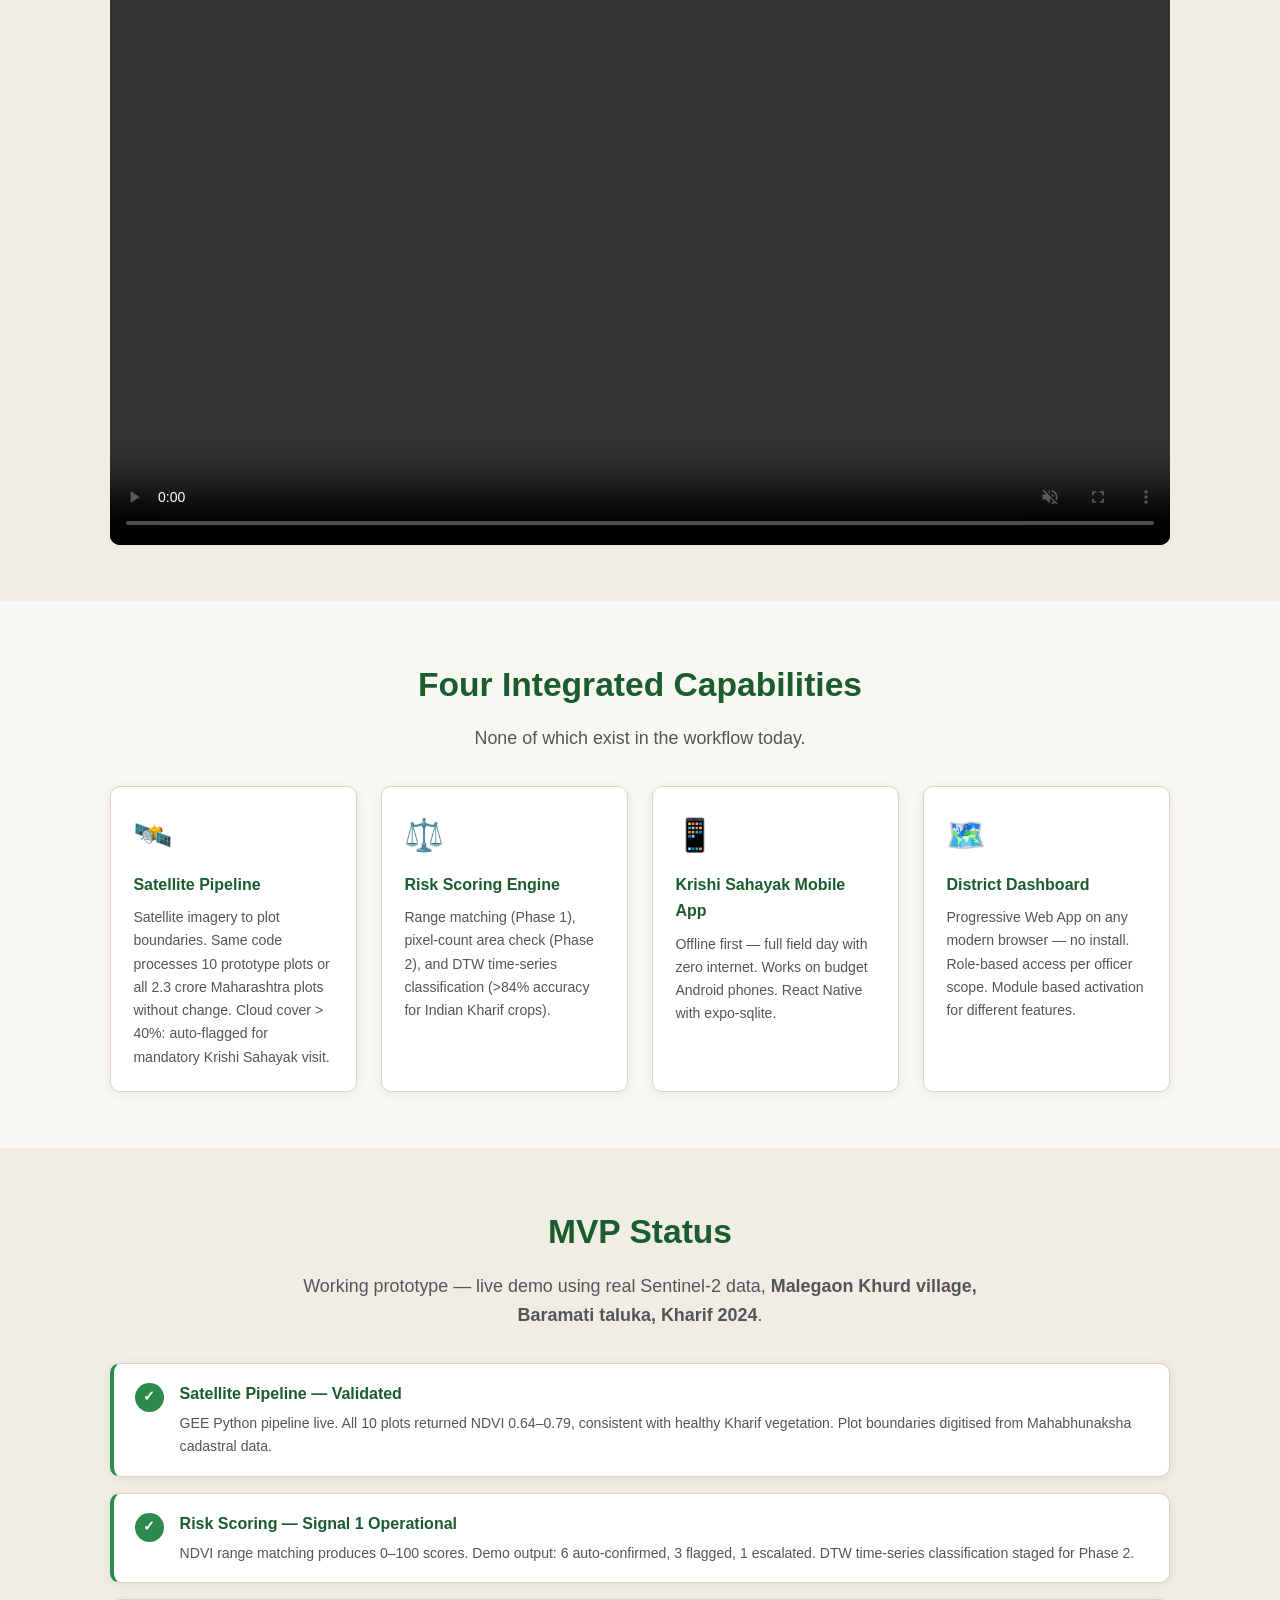
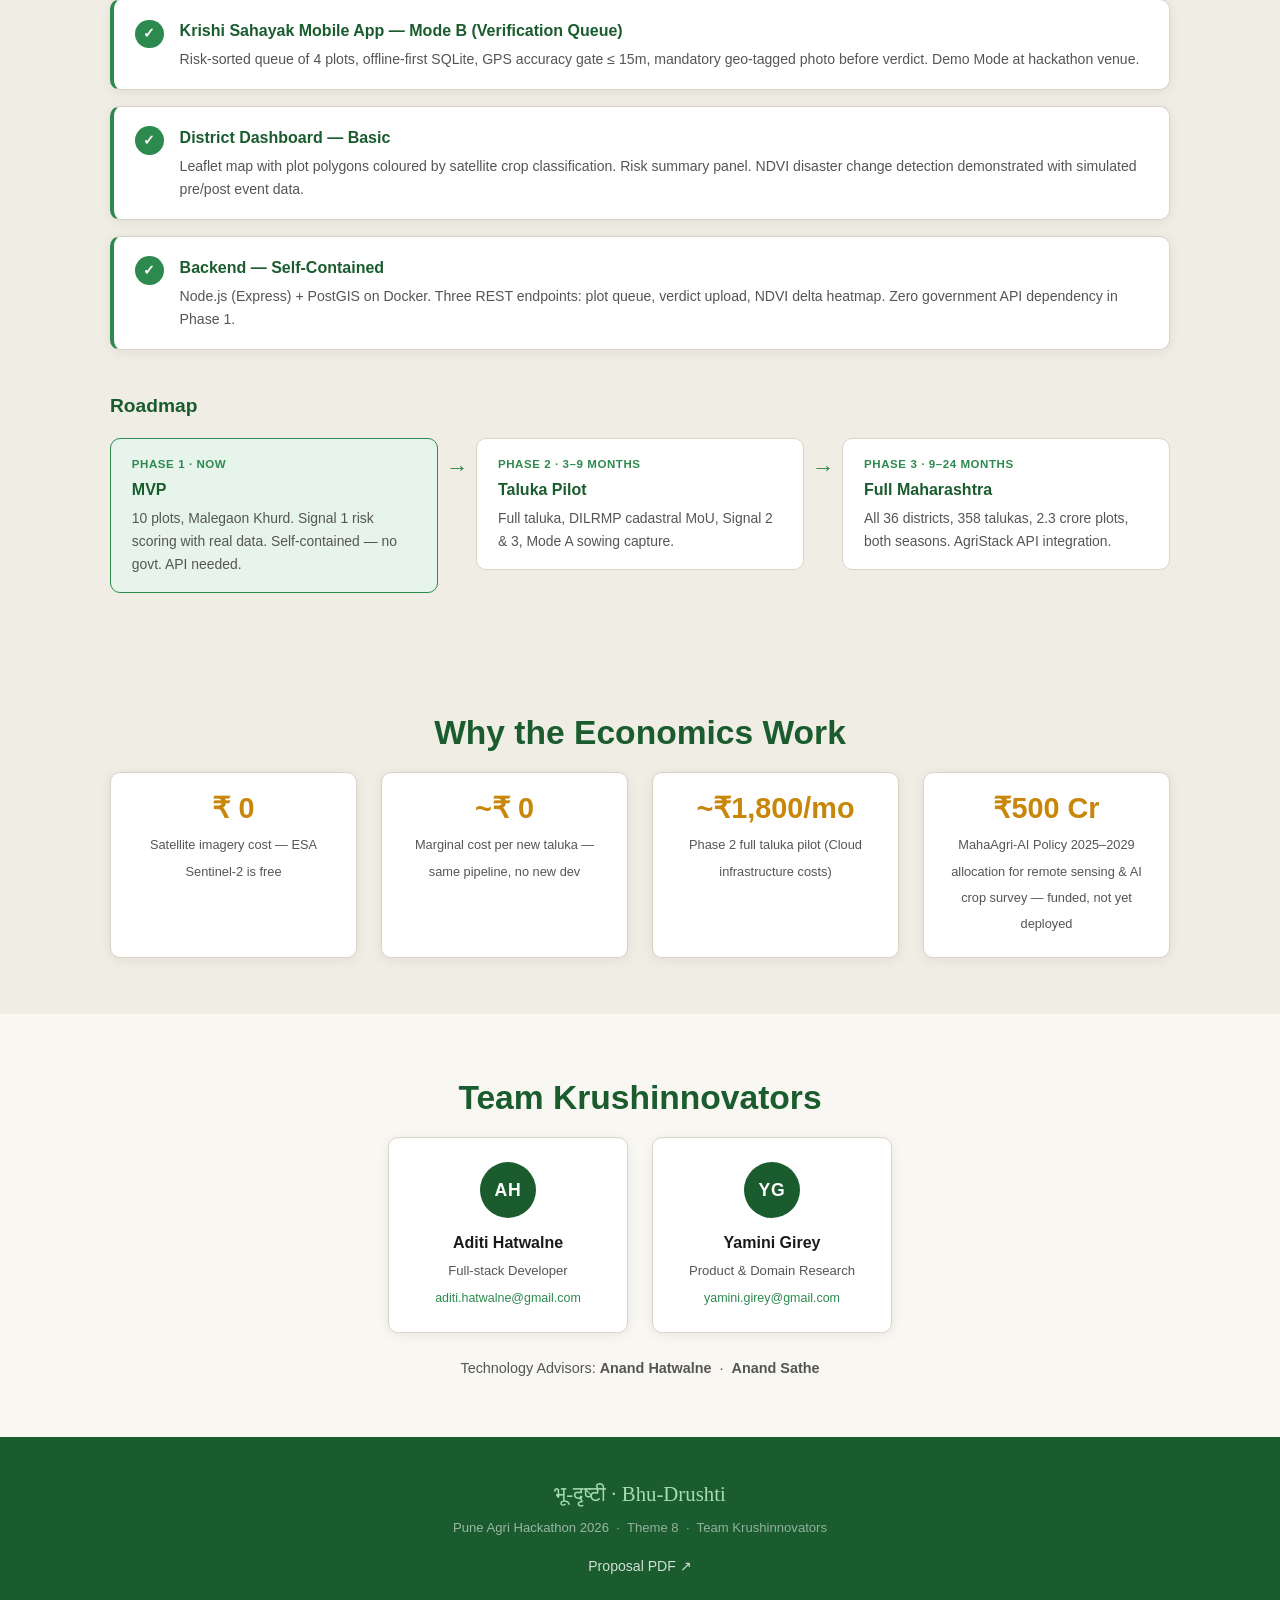
==== commit 41824c85: "Update economics card: replace GCP specifics with cloud infrastructure costs https://claude.ai/code/" ====
--- a/index.html
+++ b/index.html
@@ -225,7 +225,7 @@
         </div>
         <div class="econ-item">
           <span class="econ-num">~₹1,800/mo</span>
-          <span class="econ-label">Phase 2 full taluka pilot (GCP Cloud SQL + Cloud Run)</span>
+          <span class="econ-label">Phase 2 full taluka pilot (Cloud infrastructure costs)</span>
         </div>
         <div class="econ-item">
           <span class="econ-num">₹500 Cr</span>
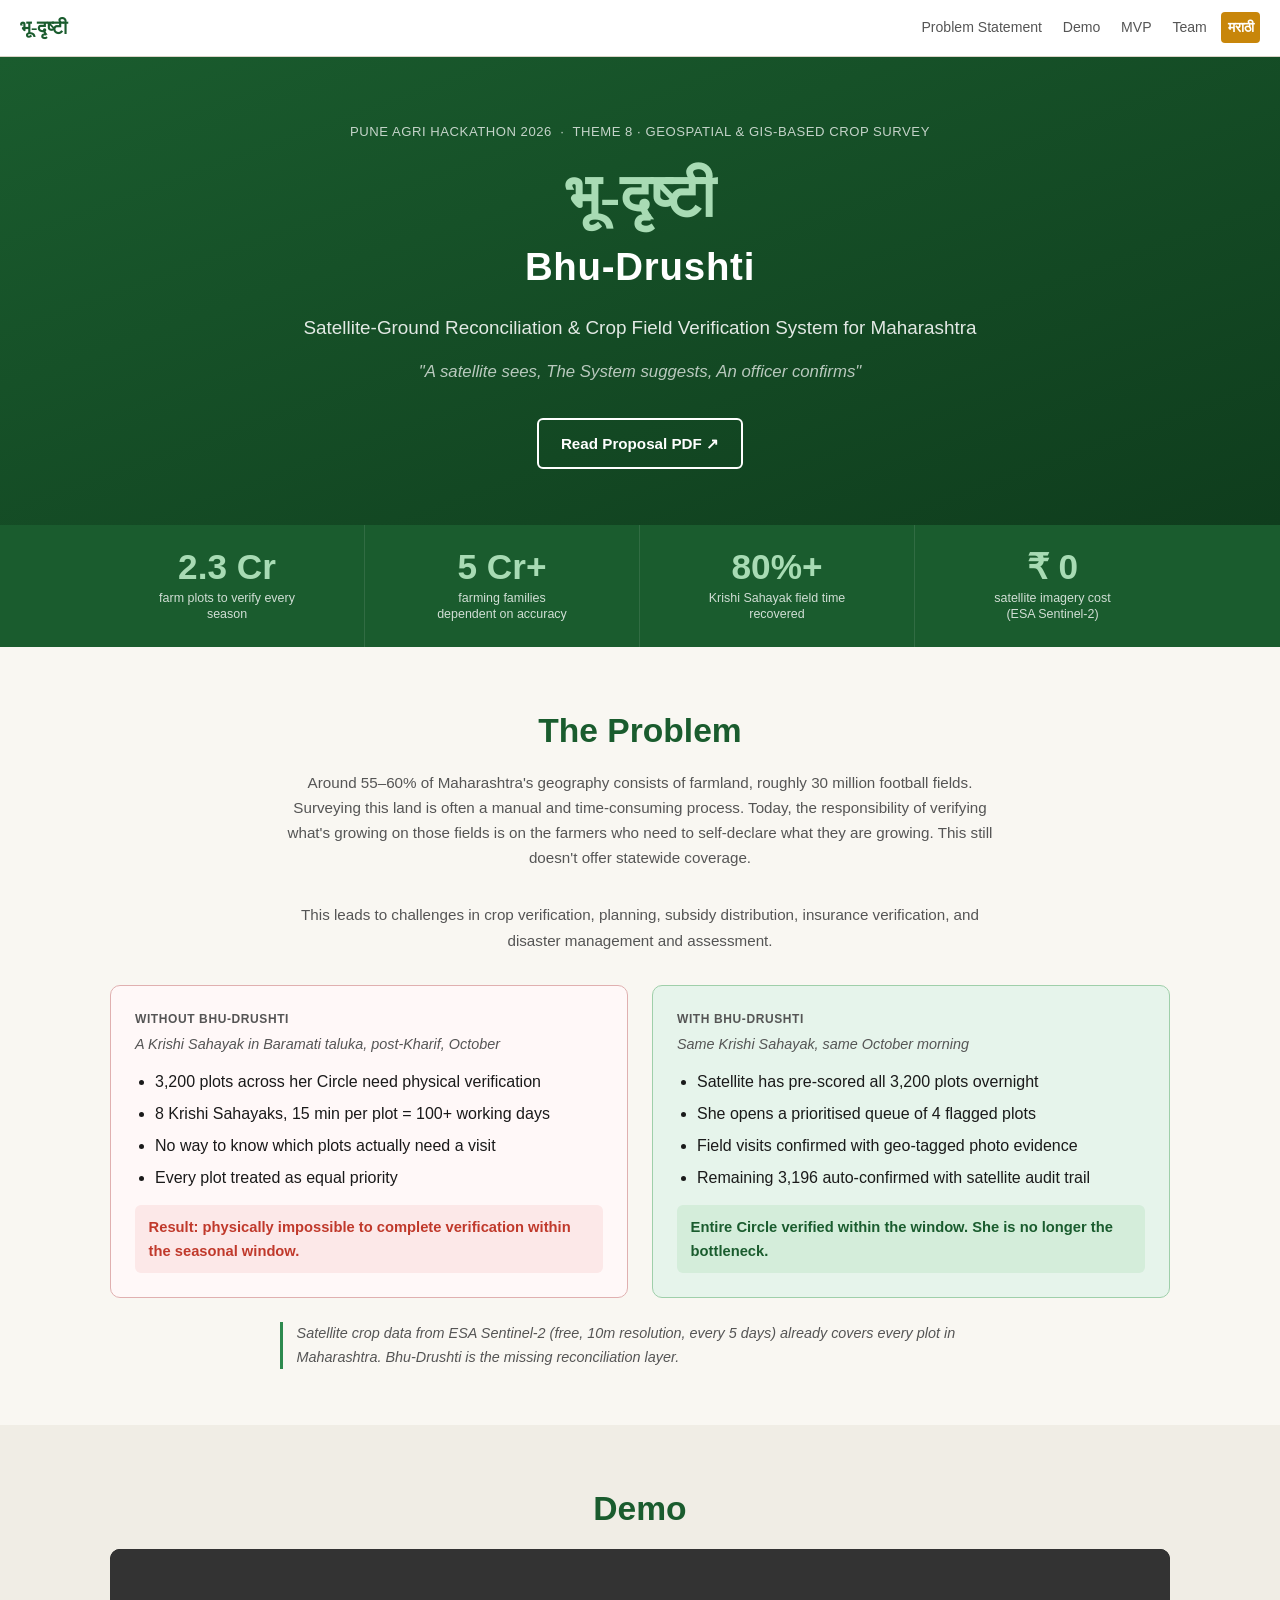
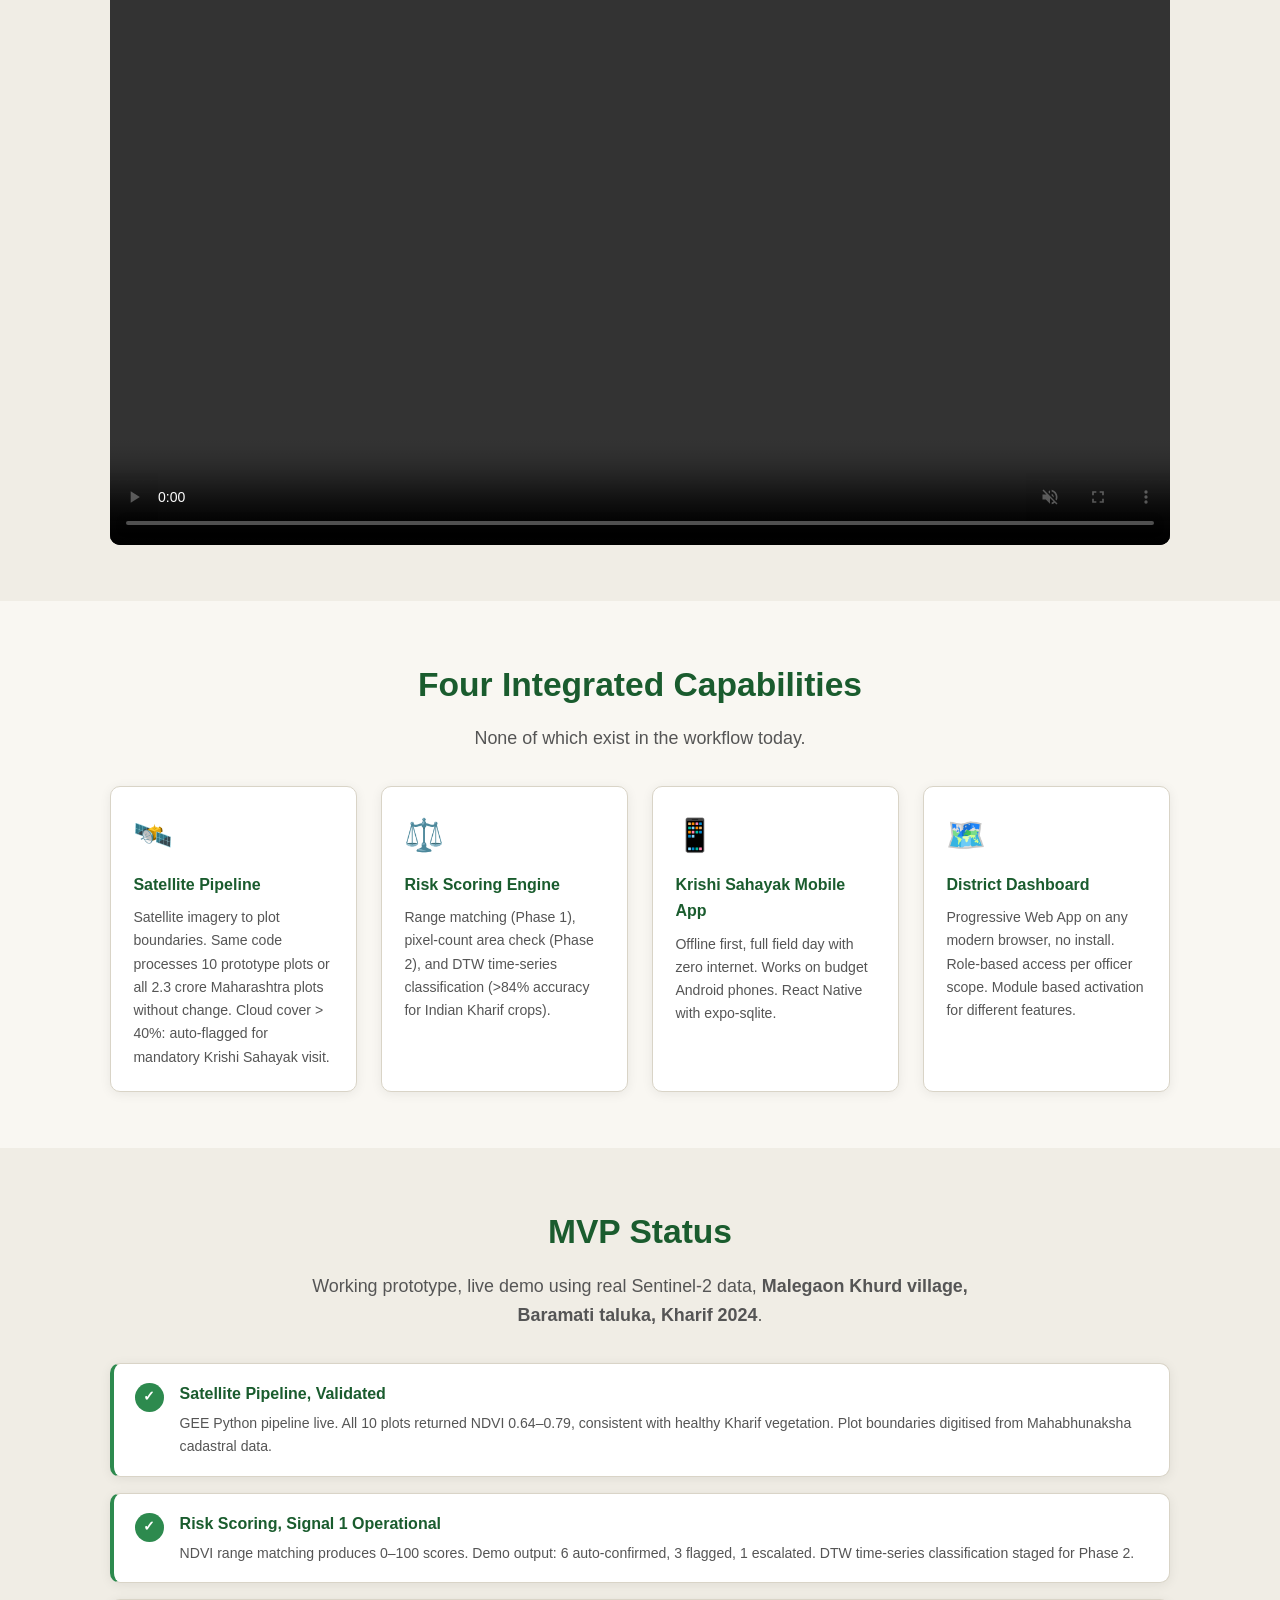
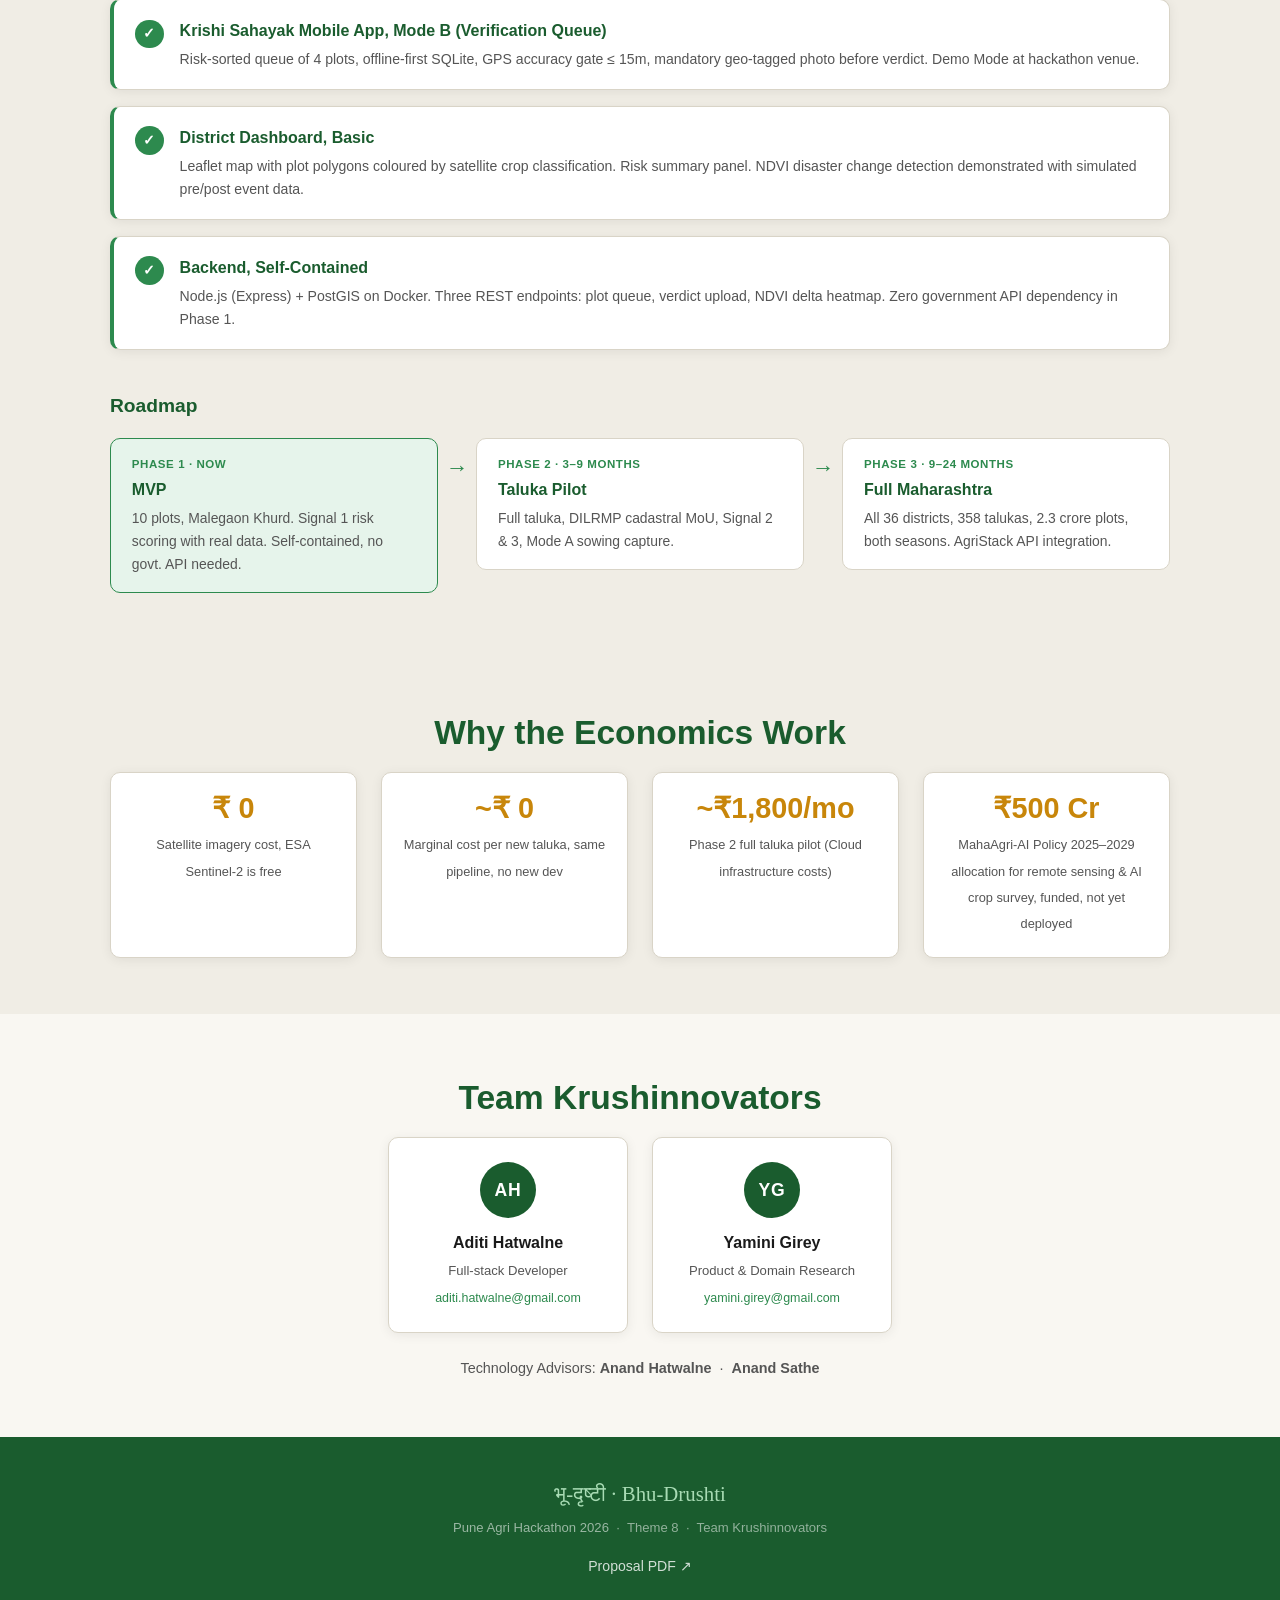
==== commit fffebeea: "Replace em dashes with commas across English and Marathi pages https://claude.ai/code/session_01Fqq3" ====
--- a/index.html
+++ b/index.html
@@ -3,7 +3,7 @@
 <head>
   <meta charset="UTF-8" />
   <meta name="viewport" content="width=device-width, initial-scale=1.0" />
-  <meta name="description" content="Bhu-Drushti — Satellite-Ground Reconciliation &amp; Crop Field Verification System for Maharashtra. Pune Agri Hackathon 2026." />
+  <meta name="description" content="Bhu-Drushti, Satellite-Ground Reconciliation &amp; Crop Field Verification System for Maharashtra. Pune Agri Hackathon 2026." />
   <title>भू-दृष्टी · Bhu-Drushti</title>
   <link rel="stylesheet" href="style.css?v=3" />
 </head>
@@ -64,7 +64,7 @@
     <div class="container">
       <h2 class="section-title">The Problem</h2>
       <p class="section-lead">
-        Around 55–60% of Maharashtra's geography consists of farmland — roughly 30 million football fields.
+        Around 55–60% of Maharashtra's geography consists of farmland, roughly 30 million football fields.
         Surveying this land is often a manual and time-consuming process. Today, the responsibility of verifying
         what's growing on those fields is on the farmers who need to self-declare what they are growing.
         This still doesn't offer statewide coverage.
@@ -76,7 +76,7 @@
       <div class="compare-grid">
         <div class="compare-card compare-before">
           <p class="compare-label">Without Bhu-Drushti</p>
-          <p class="compare-role">A Krishi Sahayak in Baramati taluka — post-Kharif, October</p>
+          <p class="compare-role">A Krishi Sahayak in Baramati taluka, post-Kharif, October</p>
           <ul>
             <li>3,200 plots across her Circle need physical verification</li>
             <li>8 Krishi Sahayaks, 15 min per plot = 100+ working days</li>
@@ -133,12 +133,12 @@
         <div class="cap-card">
           <div class="cap-icon">📱</div>
           <h3>Krishi Sahayak Mobile App</h3>
-          <p>Offline first — full field day with zero internet. Works on budget Android phones. React Native with expo-sqlite.</p>
+          <p>Offline first, full field day with zero internet. Works on budget Android phones. React Native with expo-sqlite.</p>
         </div>
         <div class="cap-card">
           <div class="cap-icon">🗺️</div>
           <h3>District Dashboard</h3>
-          <p>Progressive Web App on any modern browser — no install. Role-based access per officer scope. Module based activation for different features.</p>
+          <p>Progressive Web App on any modern browser, no install. Role-based access per officer scope. Module based activation for different features.</p>
         </div>
       </div>
     </div>
@@ -148,40 +148,40 @@
   <section class="section section-alt" id="mvp">
     <div class="container">
       <h2 class="section-title">MVP Status</h2>
-      <p class="section-lead">Working prototype — live demo using real Sentinel-2 data, <strong>Malegaon Khurd village, Baramati taluka, Kharif 2024</strong>.</p>
+      <p class="section-lead">Working prototype, live demo using real Sentinel-2 data, <strong>Malegaon Khurd village, Baramati taluka, Kharif 2024</strong>.</p>
       <div class="mvp-grid">
         <div class="mvp-item done">
           <span class="mvp-check">✓</span>
           <div>
-            <strong>Satellite Pipeline — Validated</strong>
+            <strong>Satellite Pipeline, Validated</strong>
             <p>GEE Python pipeline live. All 10 plots returned NDVI 0.64–0.79, consistent with healthy Kharif vegetation. Plot boundaries digitised from Mahabhunaksha cadastral data.</p>
           </div>
         </div>
         <div class="mvp-item done">
           <span class="mvp-check">✓</span>
           <div>
-            <strong>Risk Scoring — Signal 1 Operational</strong>
+            <strong>Risk Scoring, Signal 1 Operational</strong>
             <p>NDVI range matching produces 0–100 scores. Demo output: 6 auto-confirmed, 3 flagged, 1 escalated. DTW time-series classification staged for Phase 2.</p>
           </div>
         </div>
         <div class="mvp-item done">
           <span class="mvp-check">✓</span>
           <div>
-            <strong>Krishi Sahayak Mobile App — Mode B (Verification Queue)</strong>
+            <strong>Krishi Sahayak Mobile App, Mode B (Verification Queue)</strong>
             <p>Risk-sorted queue of 4 plots, offline-first SQLite, GPS accuracy gate ≤ 15m, mandatory geo-tagged photo before verdict. Demo Mode at hackathon venue.</p>
           </div>
         </div>
         <div class="mvp-item done">
           <span class="mvp-check">✓</span>
           <div>
-            <strong>District Dashboard — Basic</strong>
+            <strong>District Dashboard, Basic</strong>
             <p>Leaflet map with plot polygons coloured by satellite crop classification. Risk summary panel. NDVI disaster change detection demonstrated with simulated pre/post event data.</p>
           </div>
         </div>
         <div class="mvp-item done">
           <span class="mvp-check">✓</span>
           <div>
-            <strong>Backend — Self-Contained</strong>
+            <strong>Backend, Self-Contained</strong>
             <p>Node.js (Express) + PostGIS on Docker. Three REST endpoints: plot queue, verdict upload, NDVI delta heatmap. Zero government API dependency in Phase 1.</p>
           </div>
         </div>
@@ -192,7 +192,7 @@
         <div class="roadmap-phase active">
           <span class="phase-label">Phase 1 · Now</span>
           <strong>MVP</strong>
-          <p>10 plots, Malegaon Khurd. Signal 1 risk scoring with real data. Self-contained — no govt. API needed.</p>
+          <p>10 plots, Malegaon Khurd. Signal 1 risk scoring with real data. Self-contained, no govt. API needed.</p>
         </div>
         <div class="roadmap-arrow">→</div>
         <div class="roadmap-phase">
@@ -217,11 +217,11 @@
       <div class="econ-grid">
         <div class="econ-item">
           <span class="econ-num">₹ 0</span>
-          <span class="econ-label">Satellite imagery cost — ESA Sentinel-2 is free</span>
+          <span class="econ-label">Satellite imagery cost, ESA Sentinel-2 is free</span>
         </div>
         <div class="econ-item">
           <span class="econ-num">~₹ 0</span>
-          <span class="econ-label">Marginal cost per new taluka — same pipeline, no new dev</span>
+          <span class="econ-label">Marginal cost per new taluka, same pipeline, no new dev</span>
         </div>
         <div class="econ-item">
           <span class="econ-num">~₹1,800/mo</span>
@@ -229,7 +229,7 @@
         </div>
         <div class="econ-item">
           <span class="econ-num">₹500 Cr</span>
-          <span class="econ-label">MahaAgri-AI Policy 2025–2029 allocation for remote sensing &amp; AI crop survey — funded, not yet deployed</span>
+          <span class="econ-label">MahaAgri-AI Policy 2025–2029 allocation for remote sensing &amp; AI crop survey, funded, not yet deployed</span>
         </div>
       </div>
     </div>
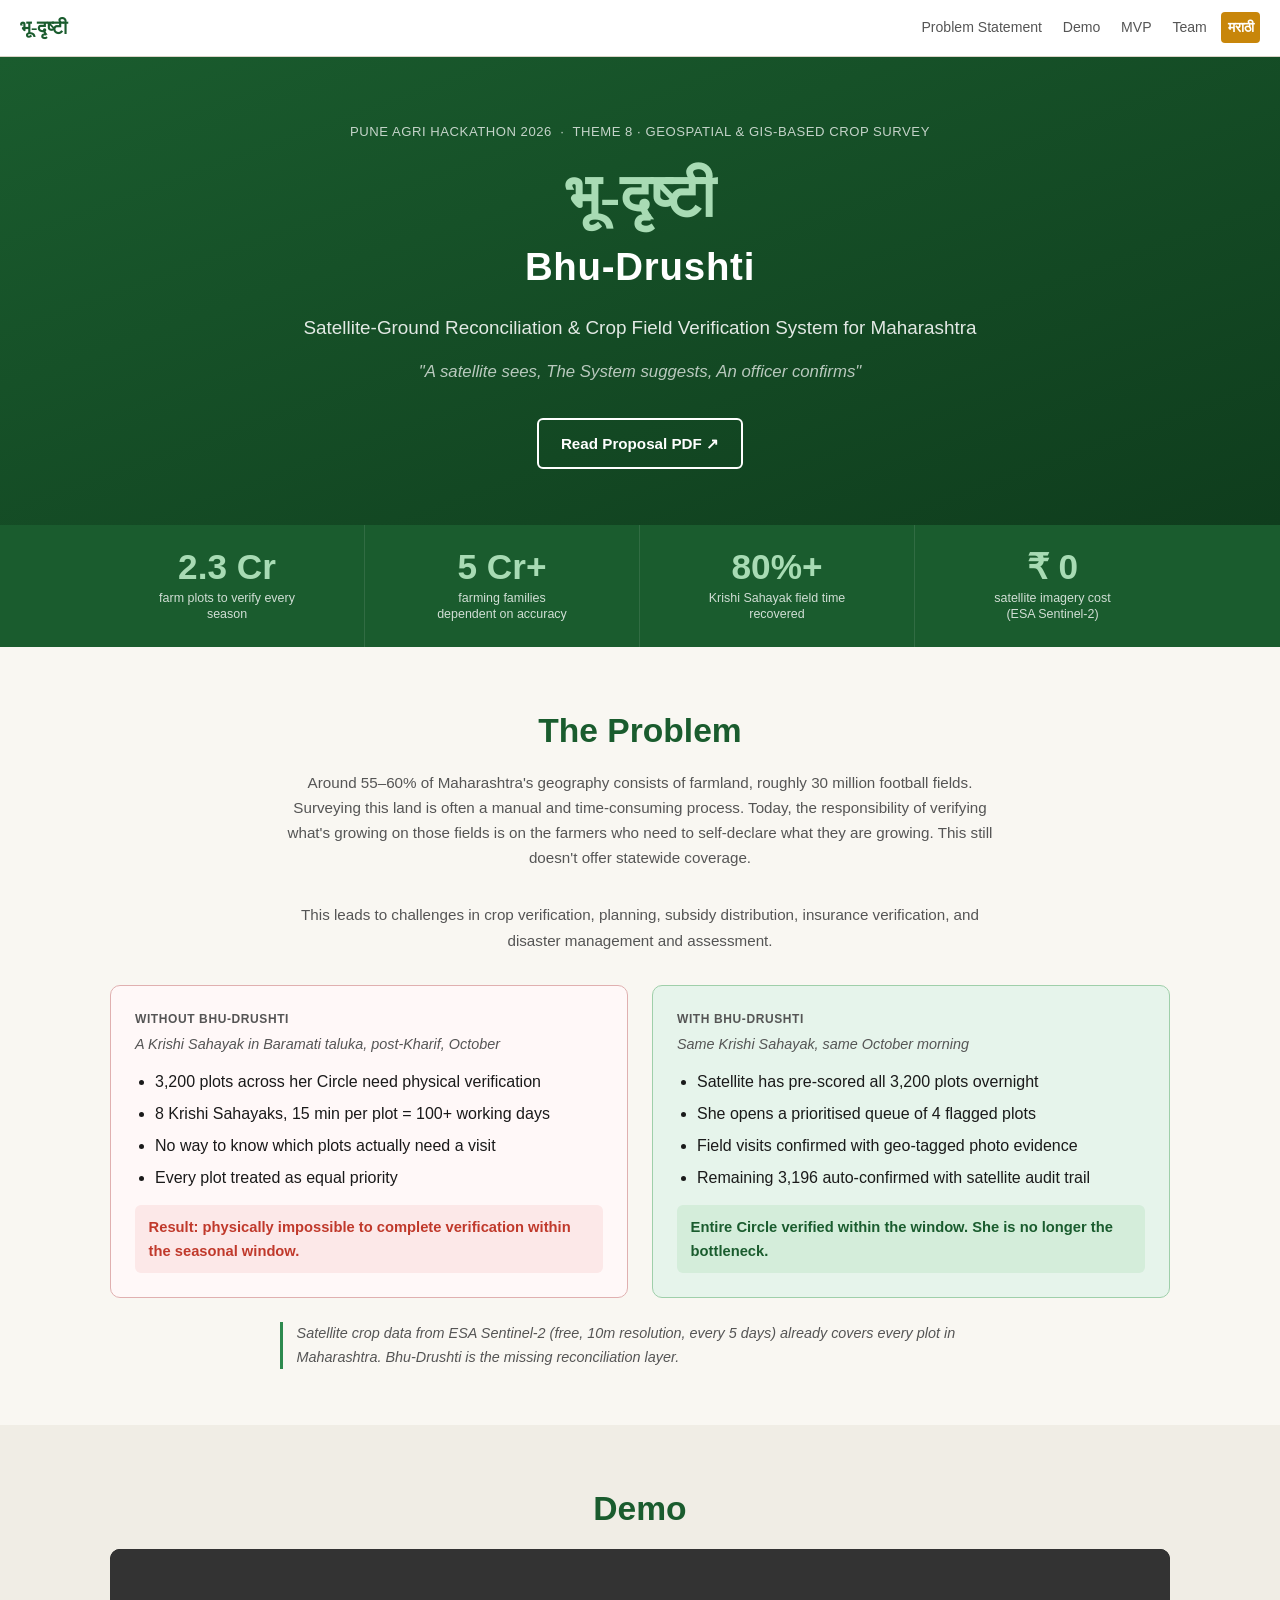
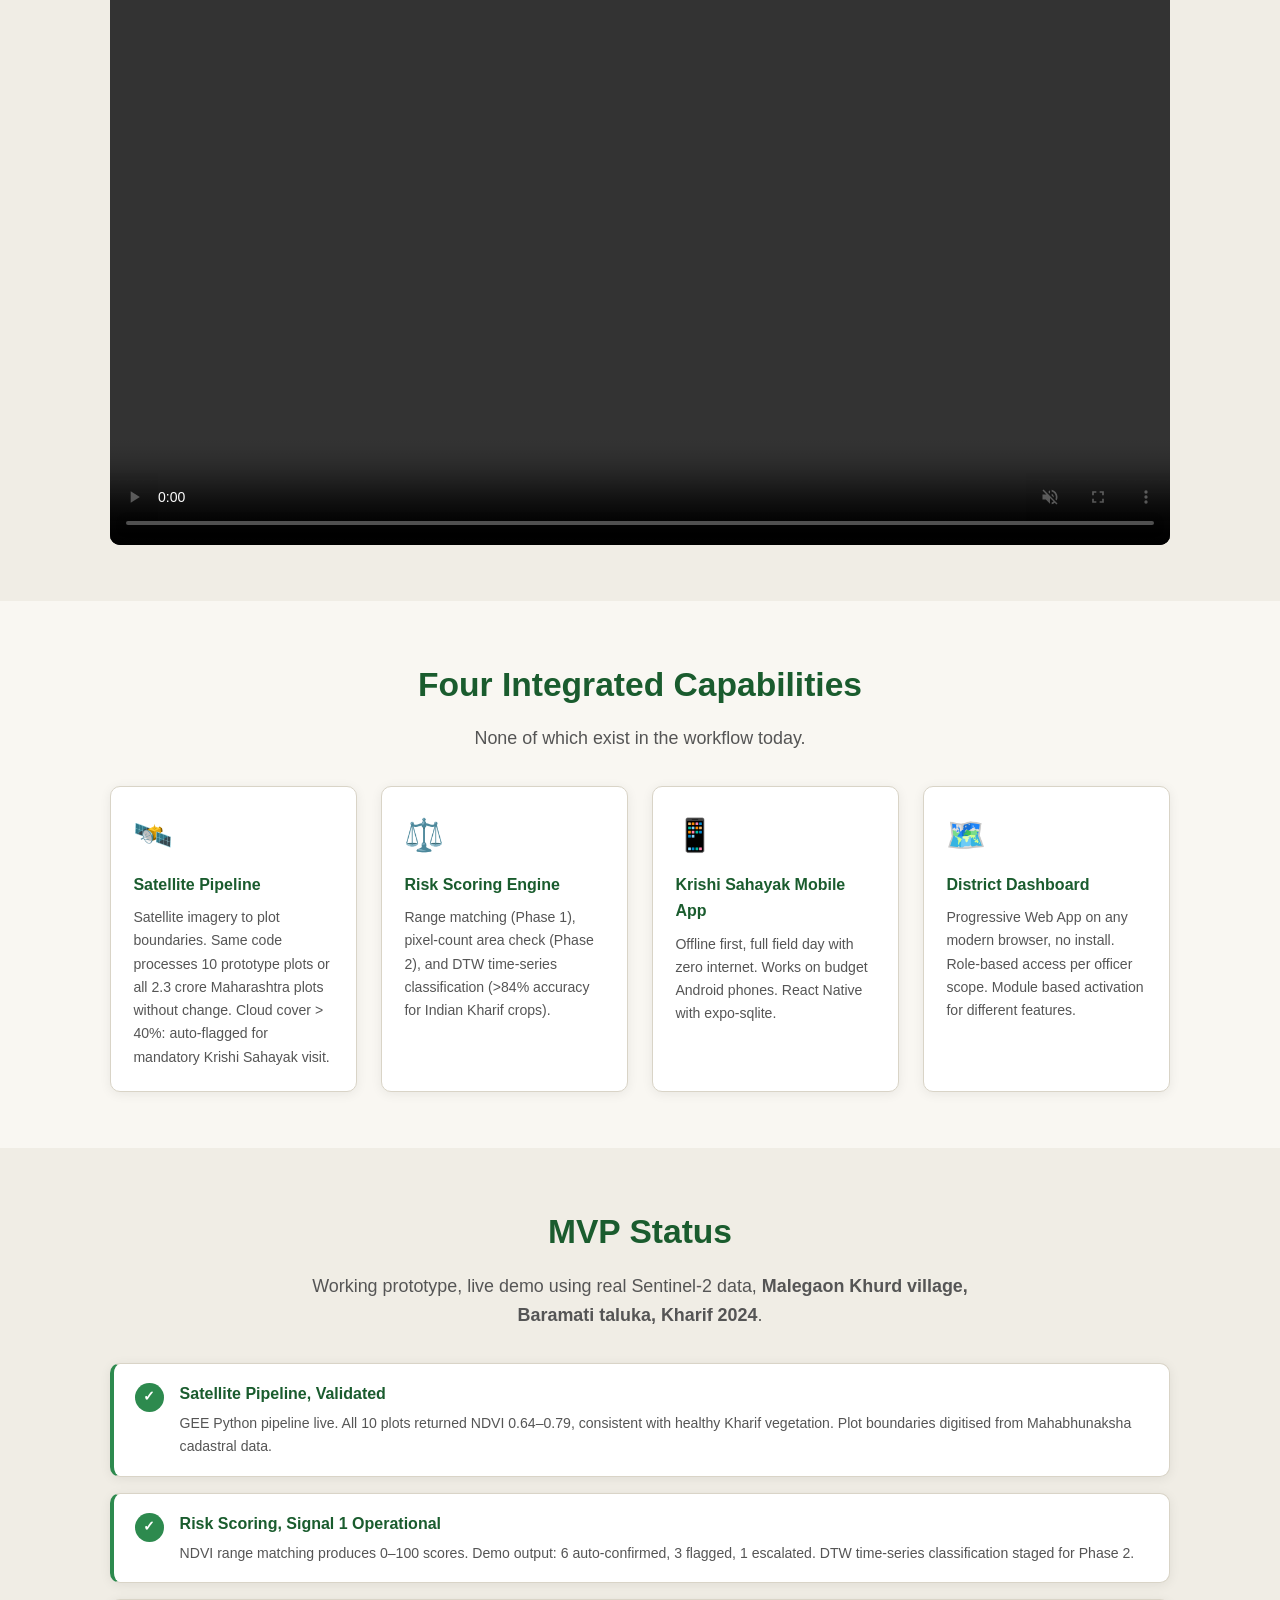
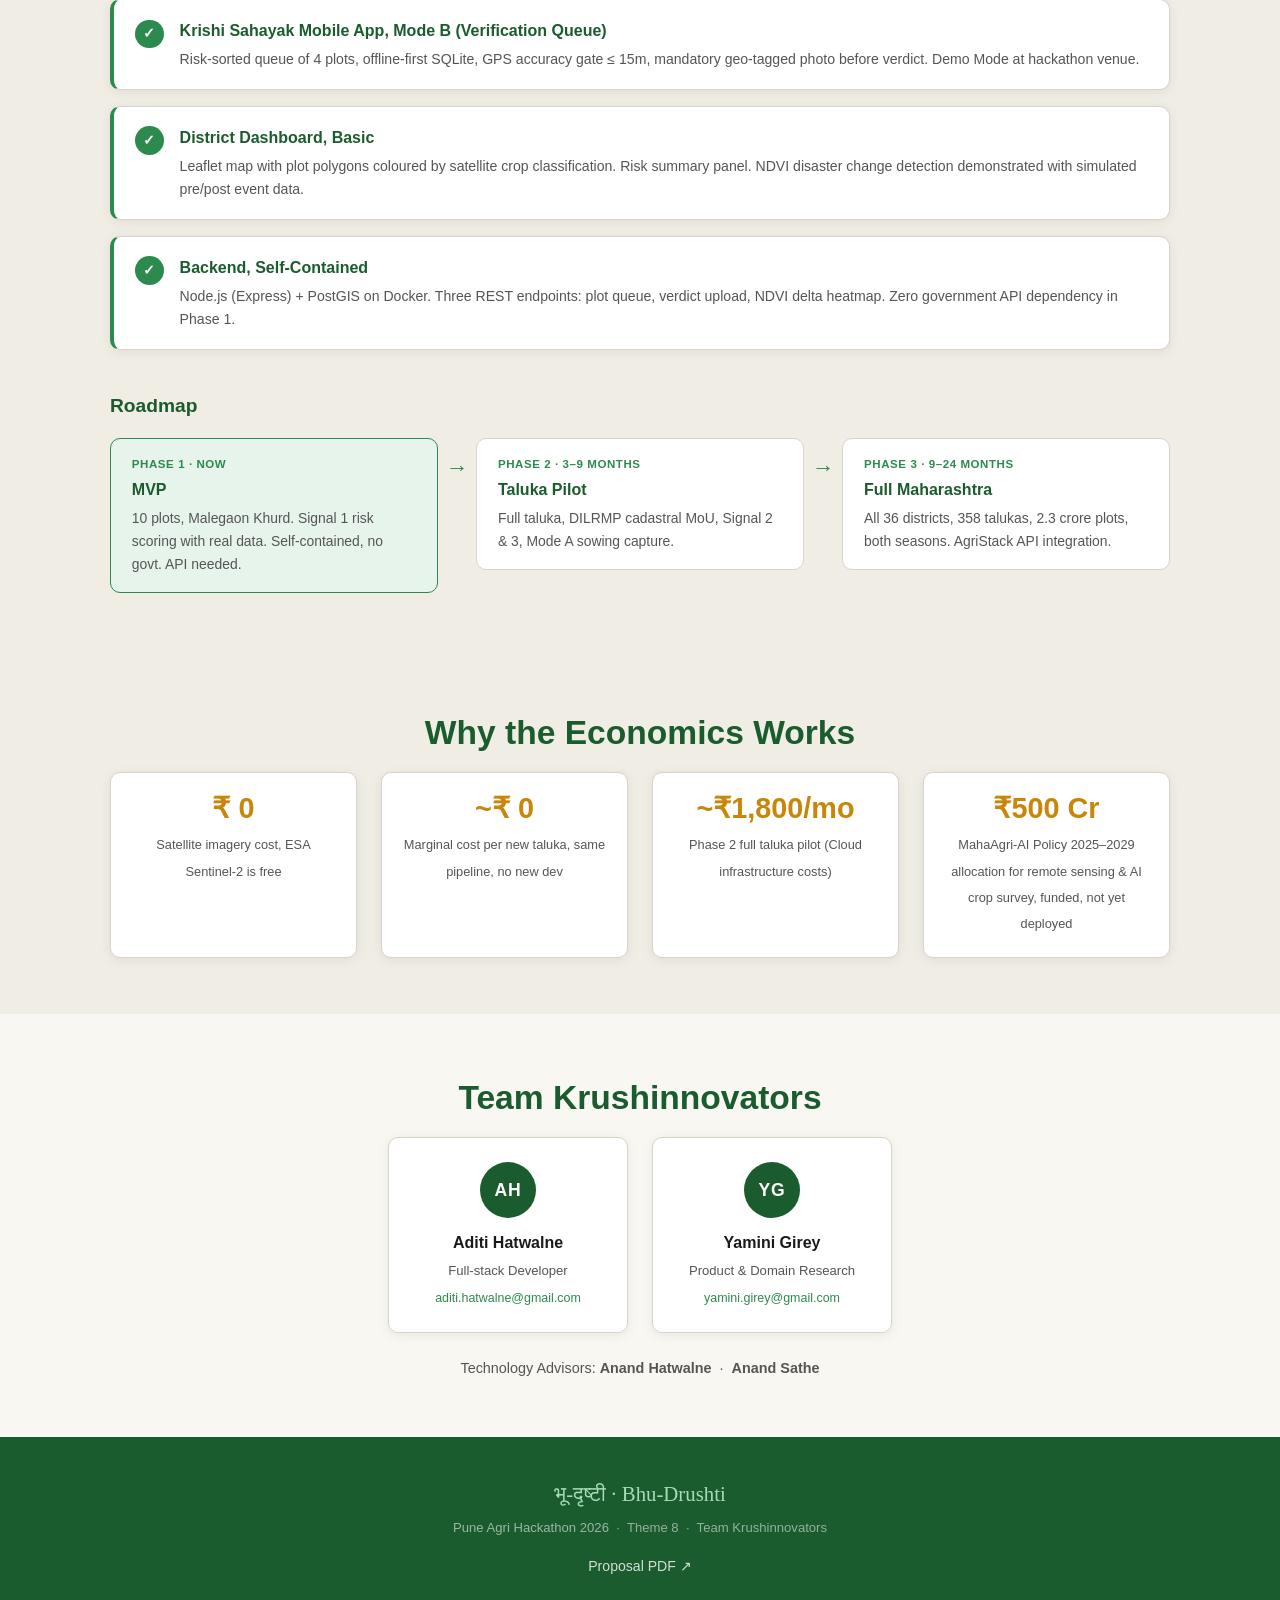
==== commit b0d9556f: "Fix grammar: 'Why the Economics Work' → 'Why the Economics Works' https://claude.ai/code/session_01F" ====
--- a/index.html
+++ b/index.html
@@ -213,7 +213,7 @@
   <!-- ECONOMICS -->
   <section class="section section-alt" id="economics">
     <div class="container">
-      <h2 class="section-title">Why the Economics Work</h2>
+      <h2 class="section-title">Why the Economics Works</h2>
       <div class="econ-grid">
         <div class="econ-item">
           <span class="econ-num">₹ 0</span>
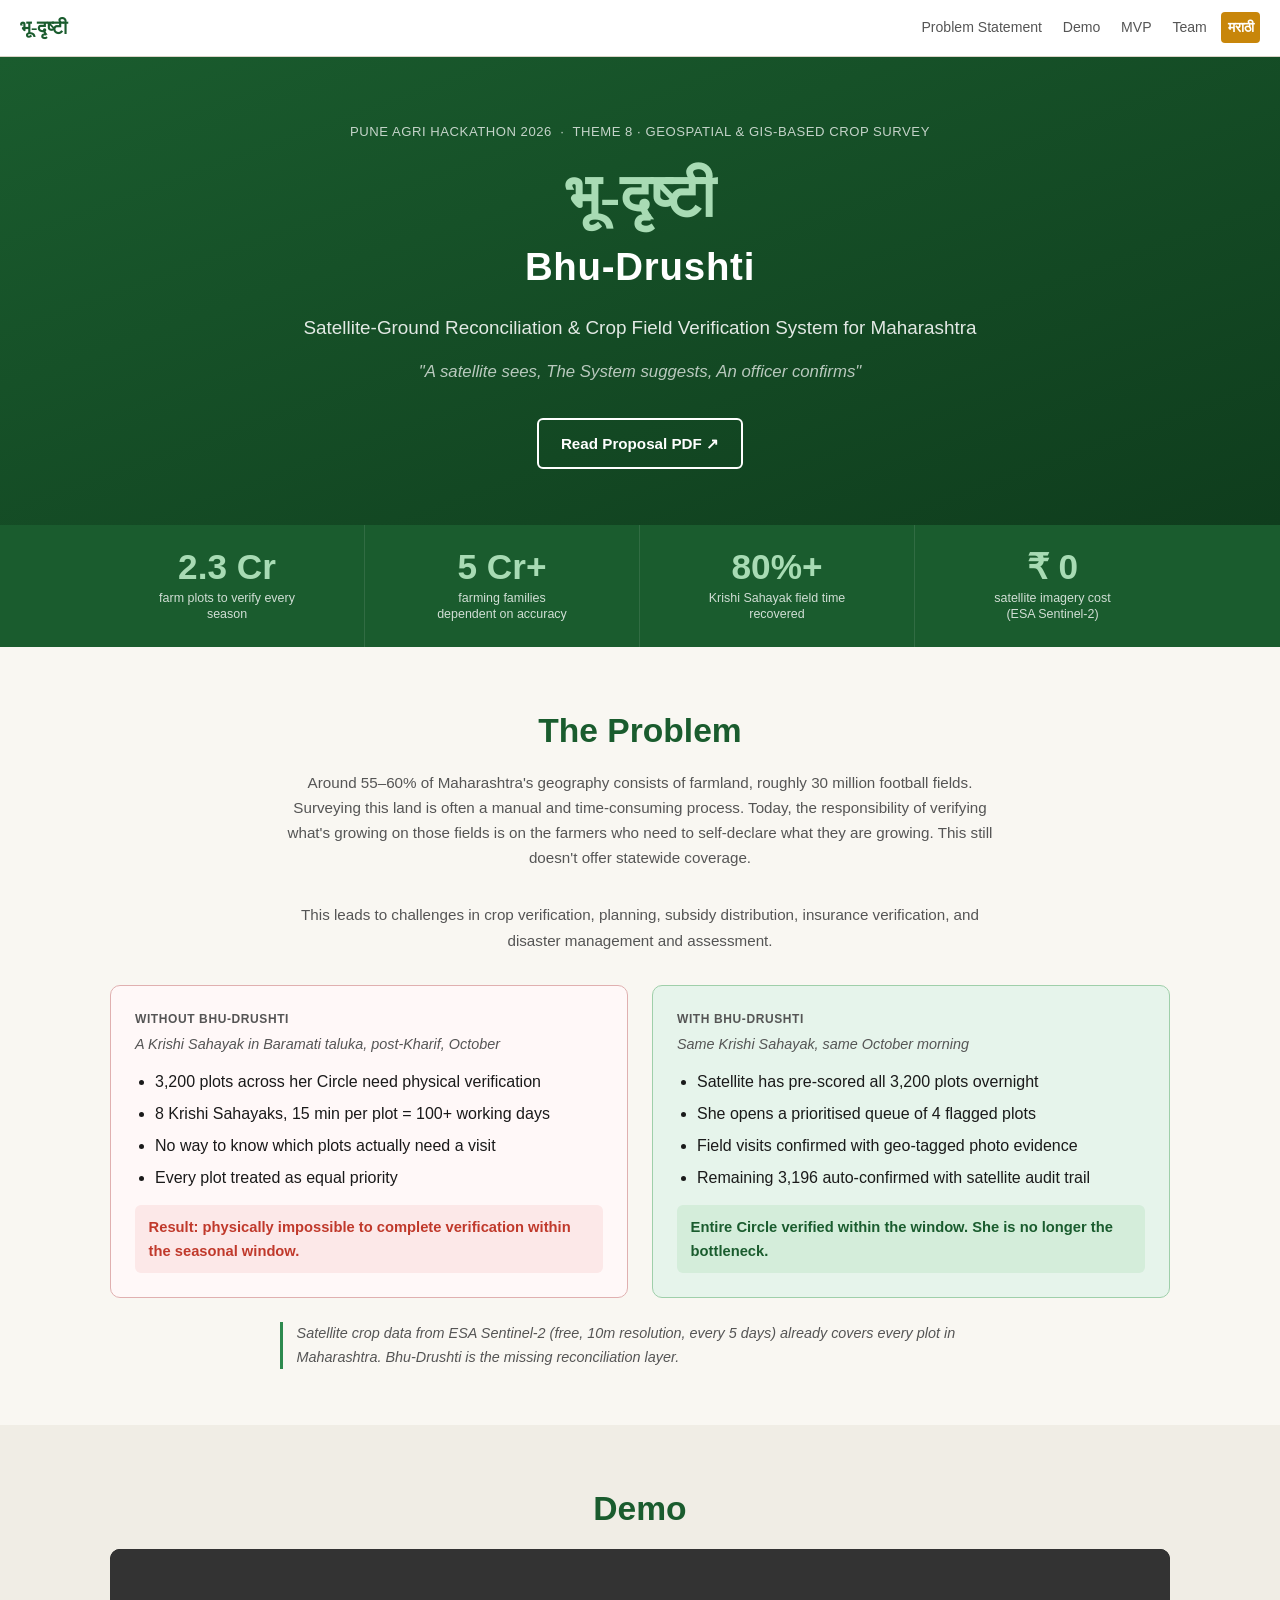
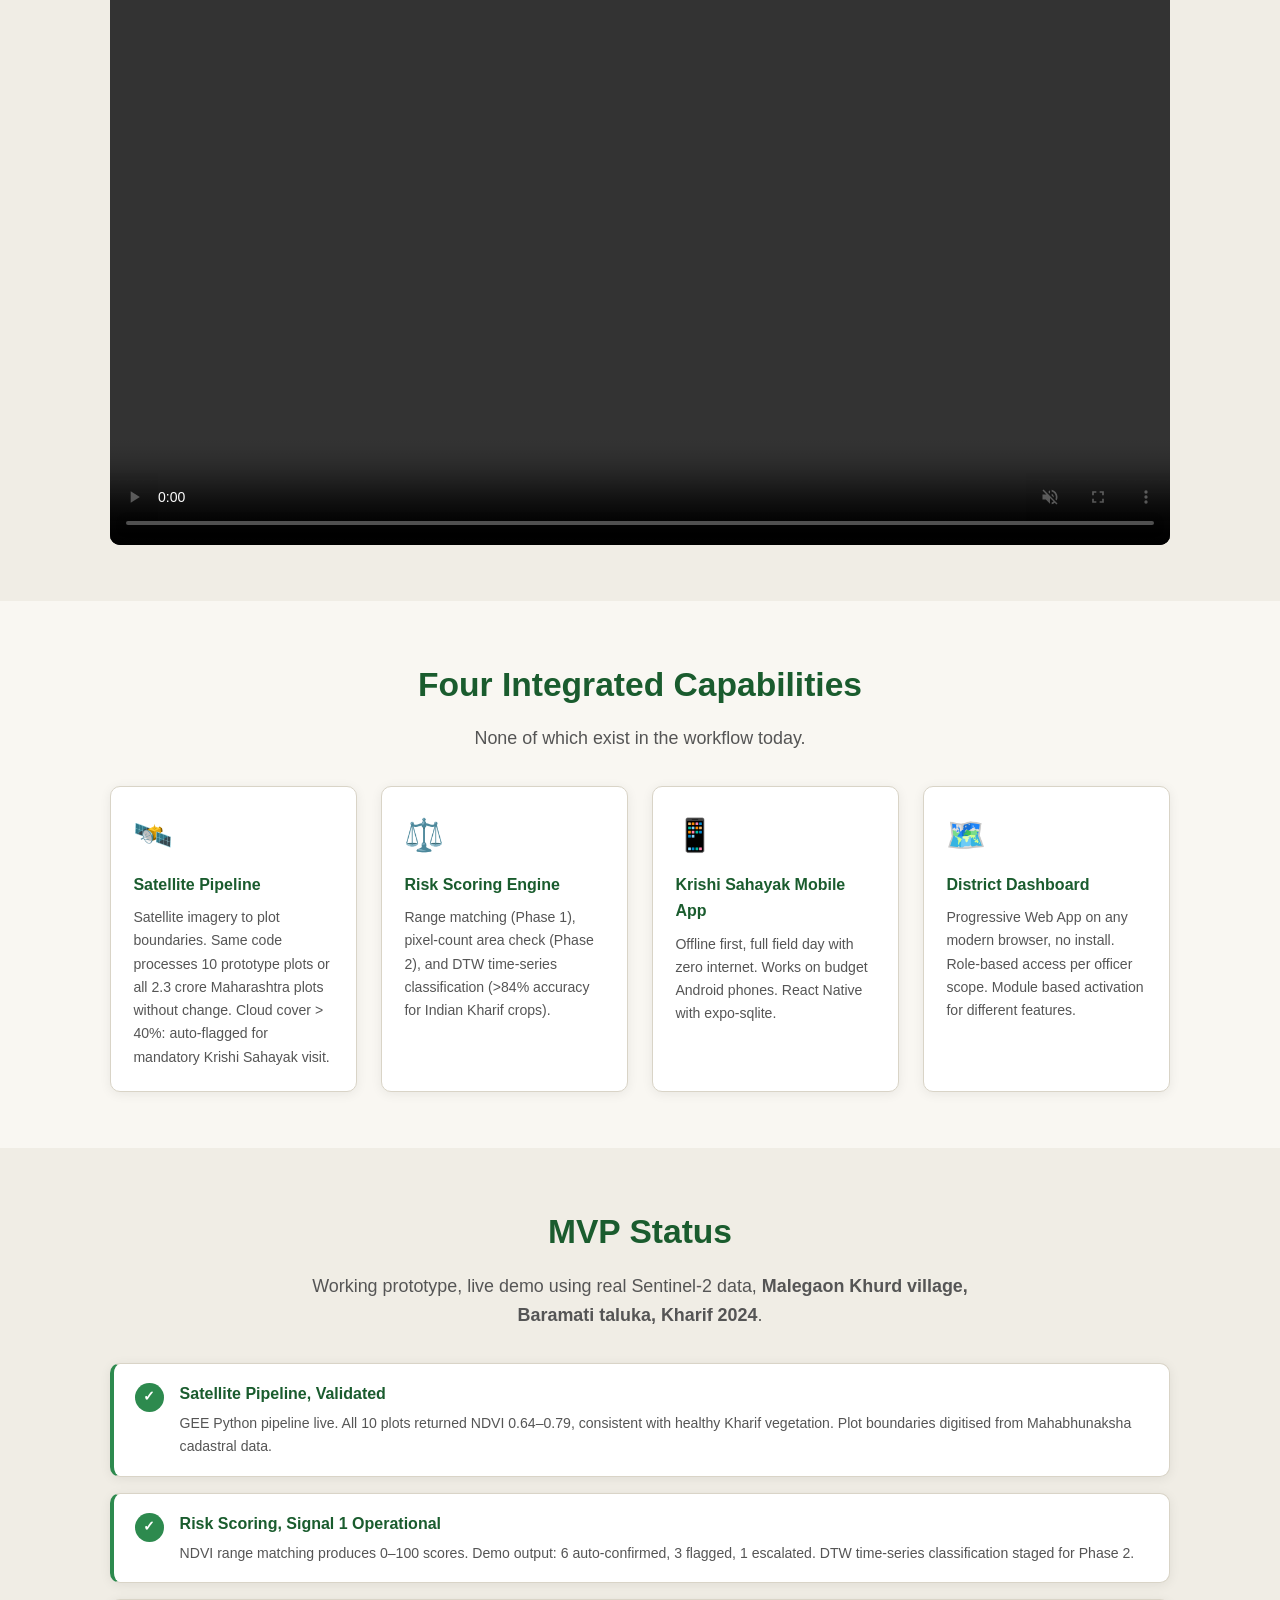
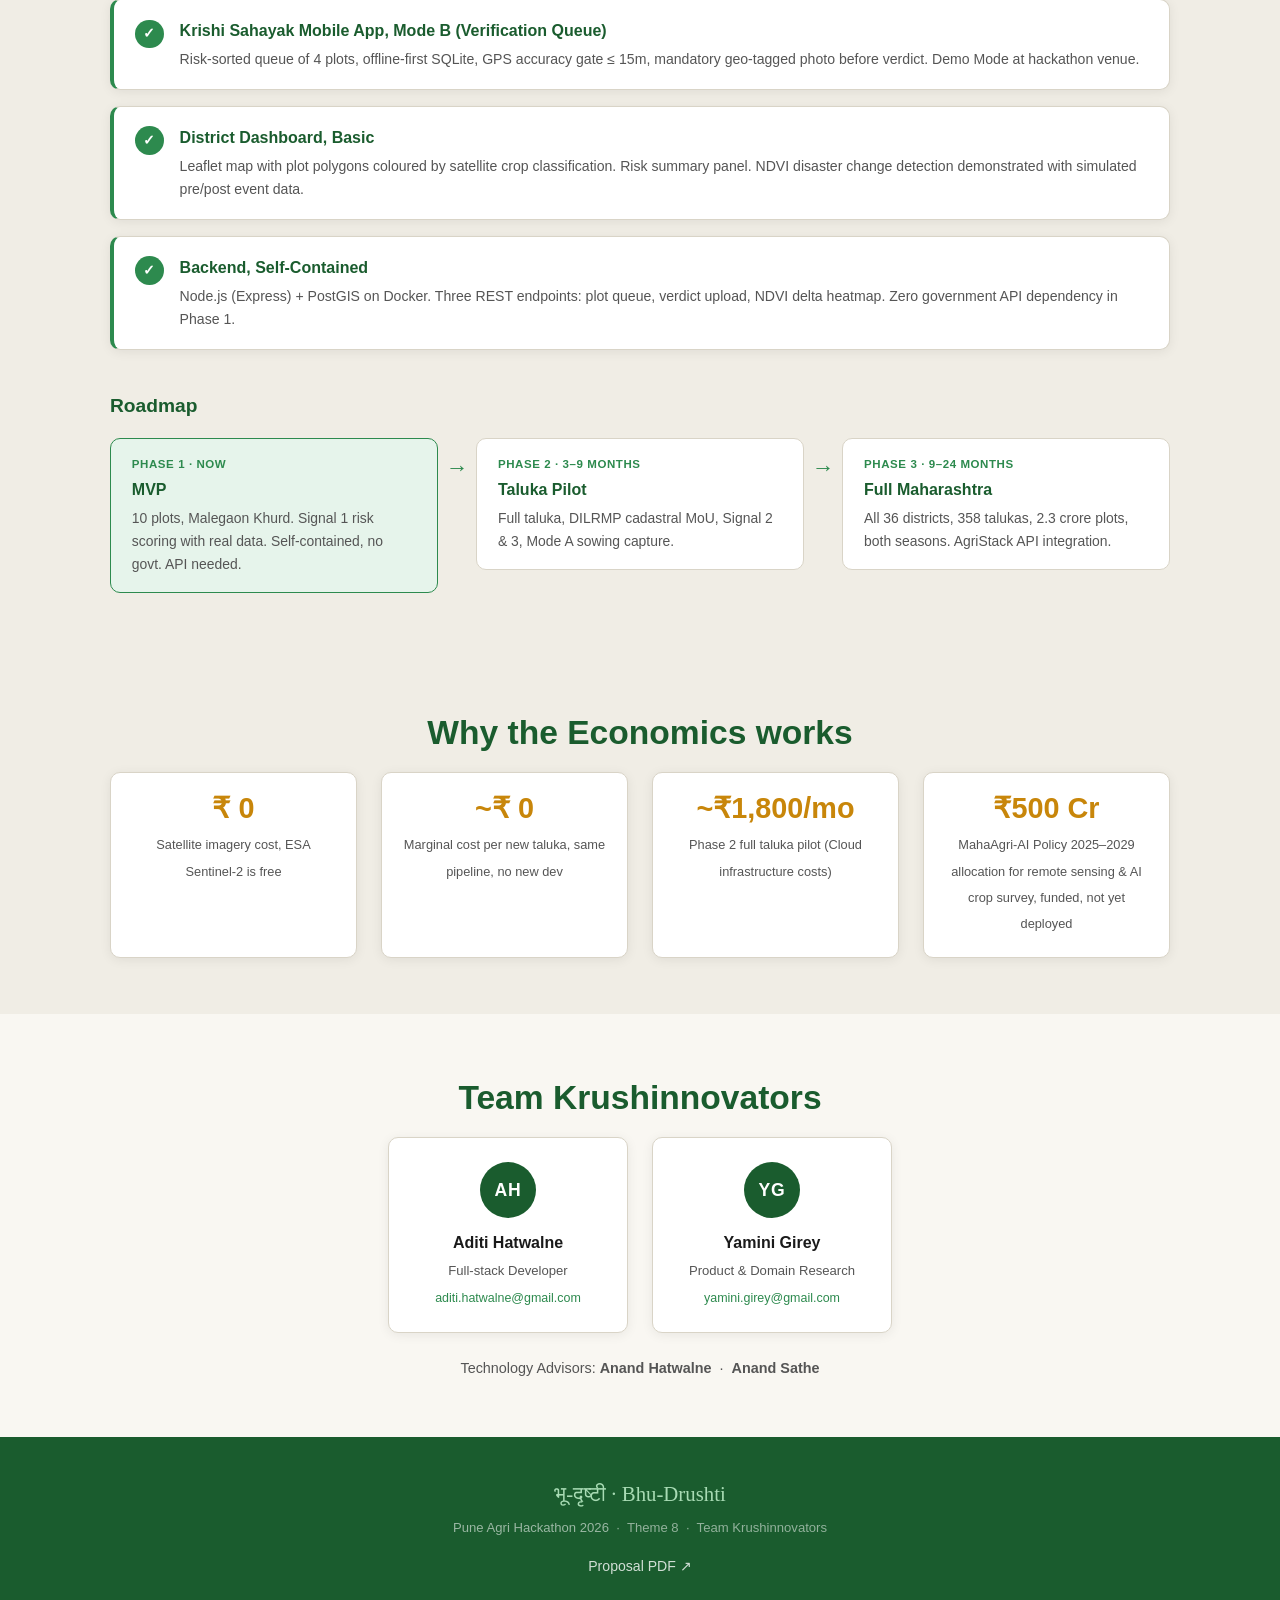
==== commit 48e0515f: "Lowercase 'works' in Economics section title https://claude.ai/code/session_01Fqq3GUzgss8AtCggSimWmn" ====
--- a/index.html
+++ b/index.html
@@ -213,7 +213,7 @@
   <!-- ECONOMICS -->
   <section class="section section-alt" id="economics">
     <div class="container">
-      <h2 class="section-title">Why the Economics Works</h2>
+      <h2 class="section-title">Why the Economics works</h2>
       <div class="econ-grid">
         <div class="econ-item">
           <span class="econ-num">₹ 0</span>
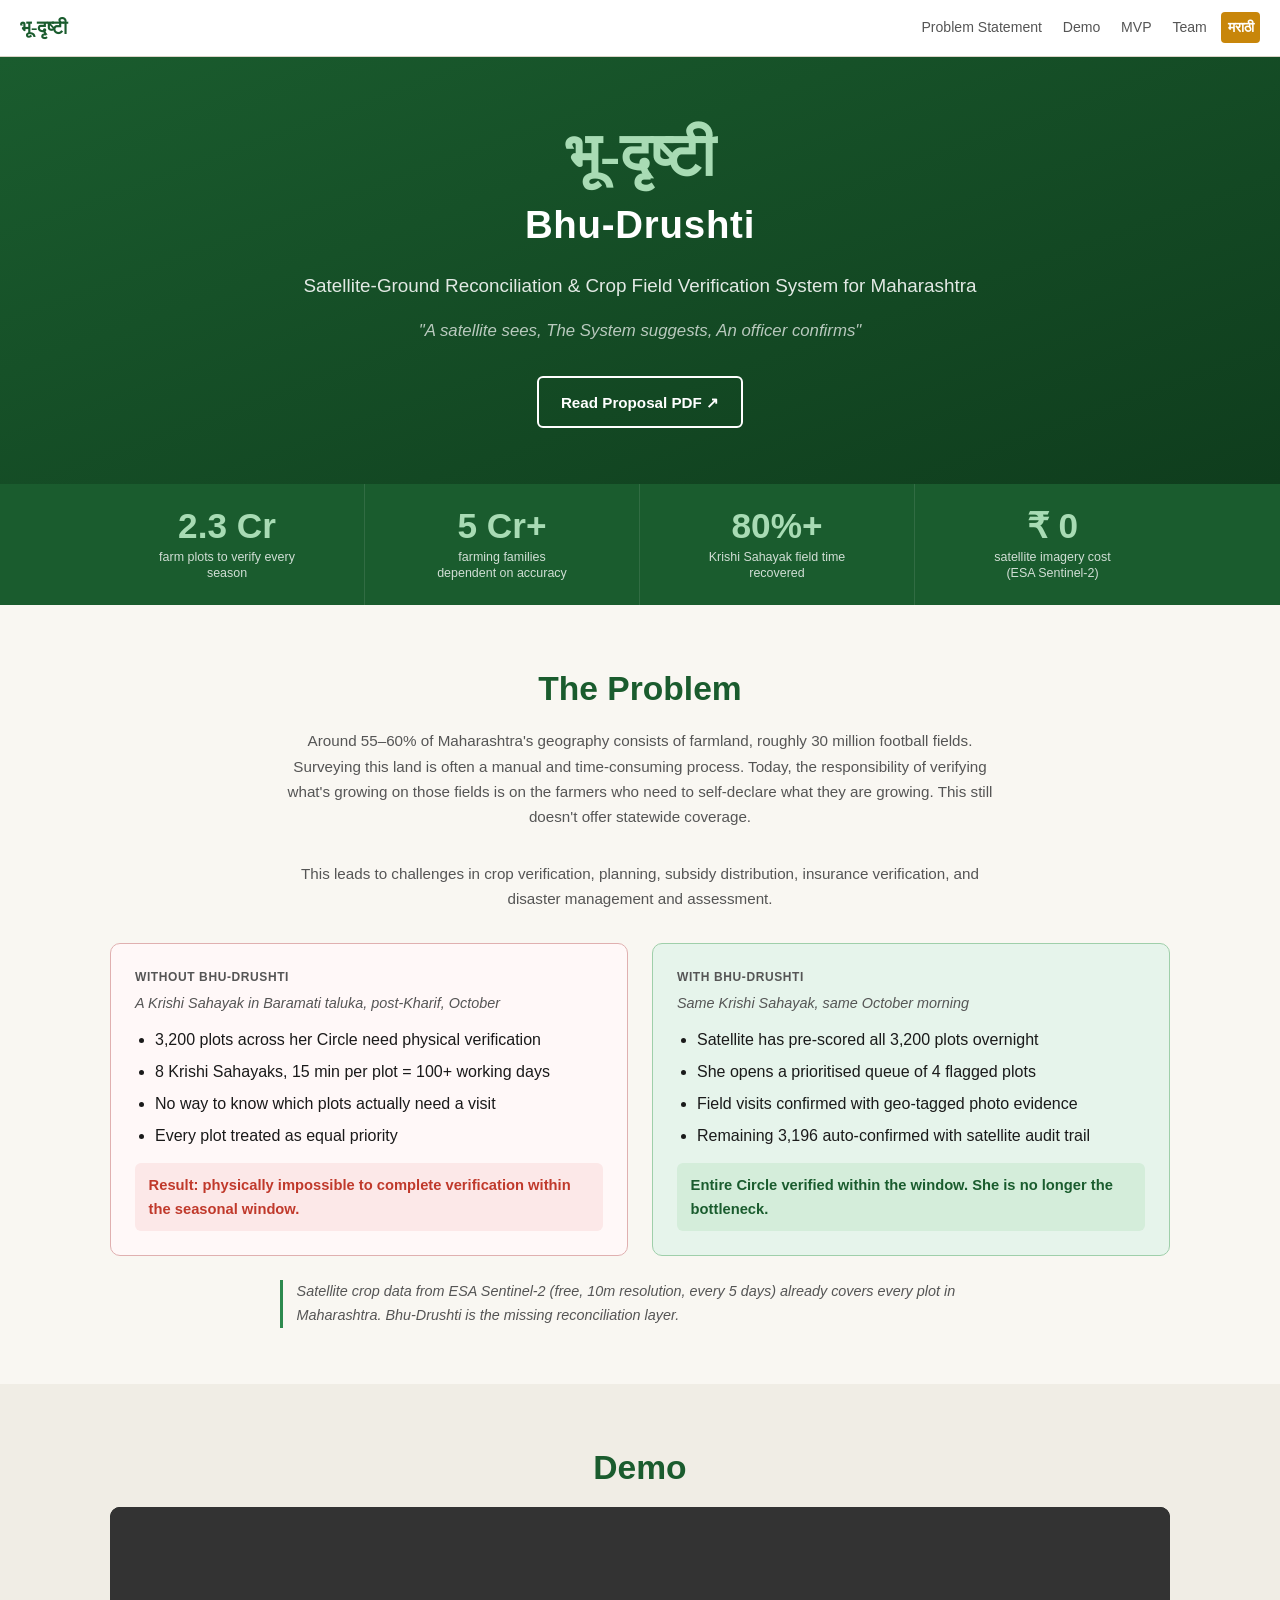
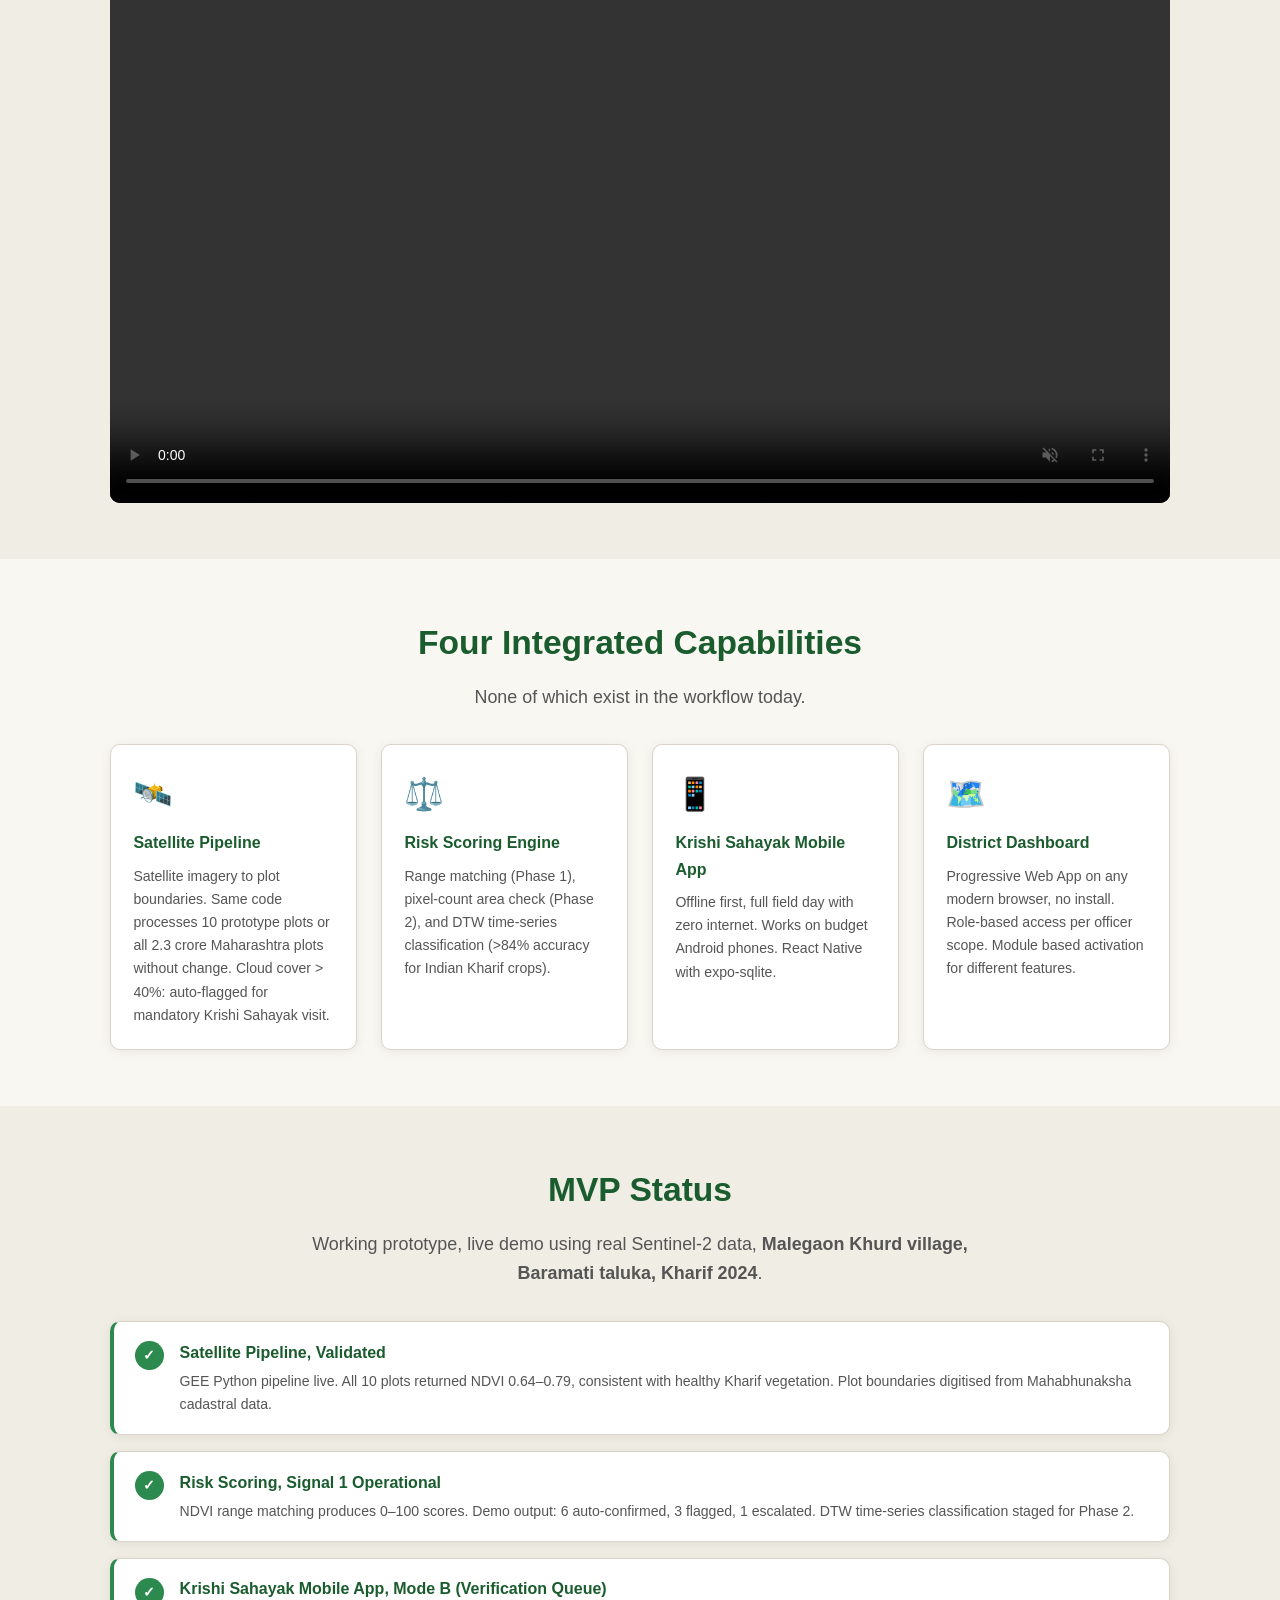
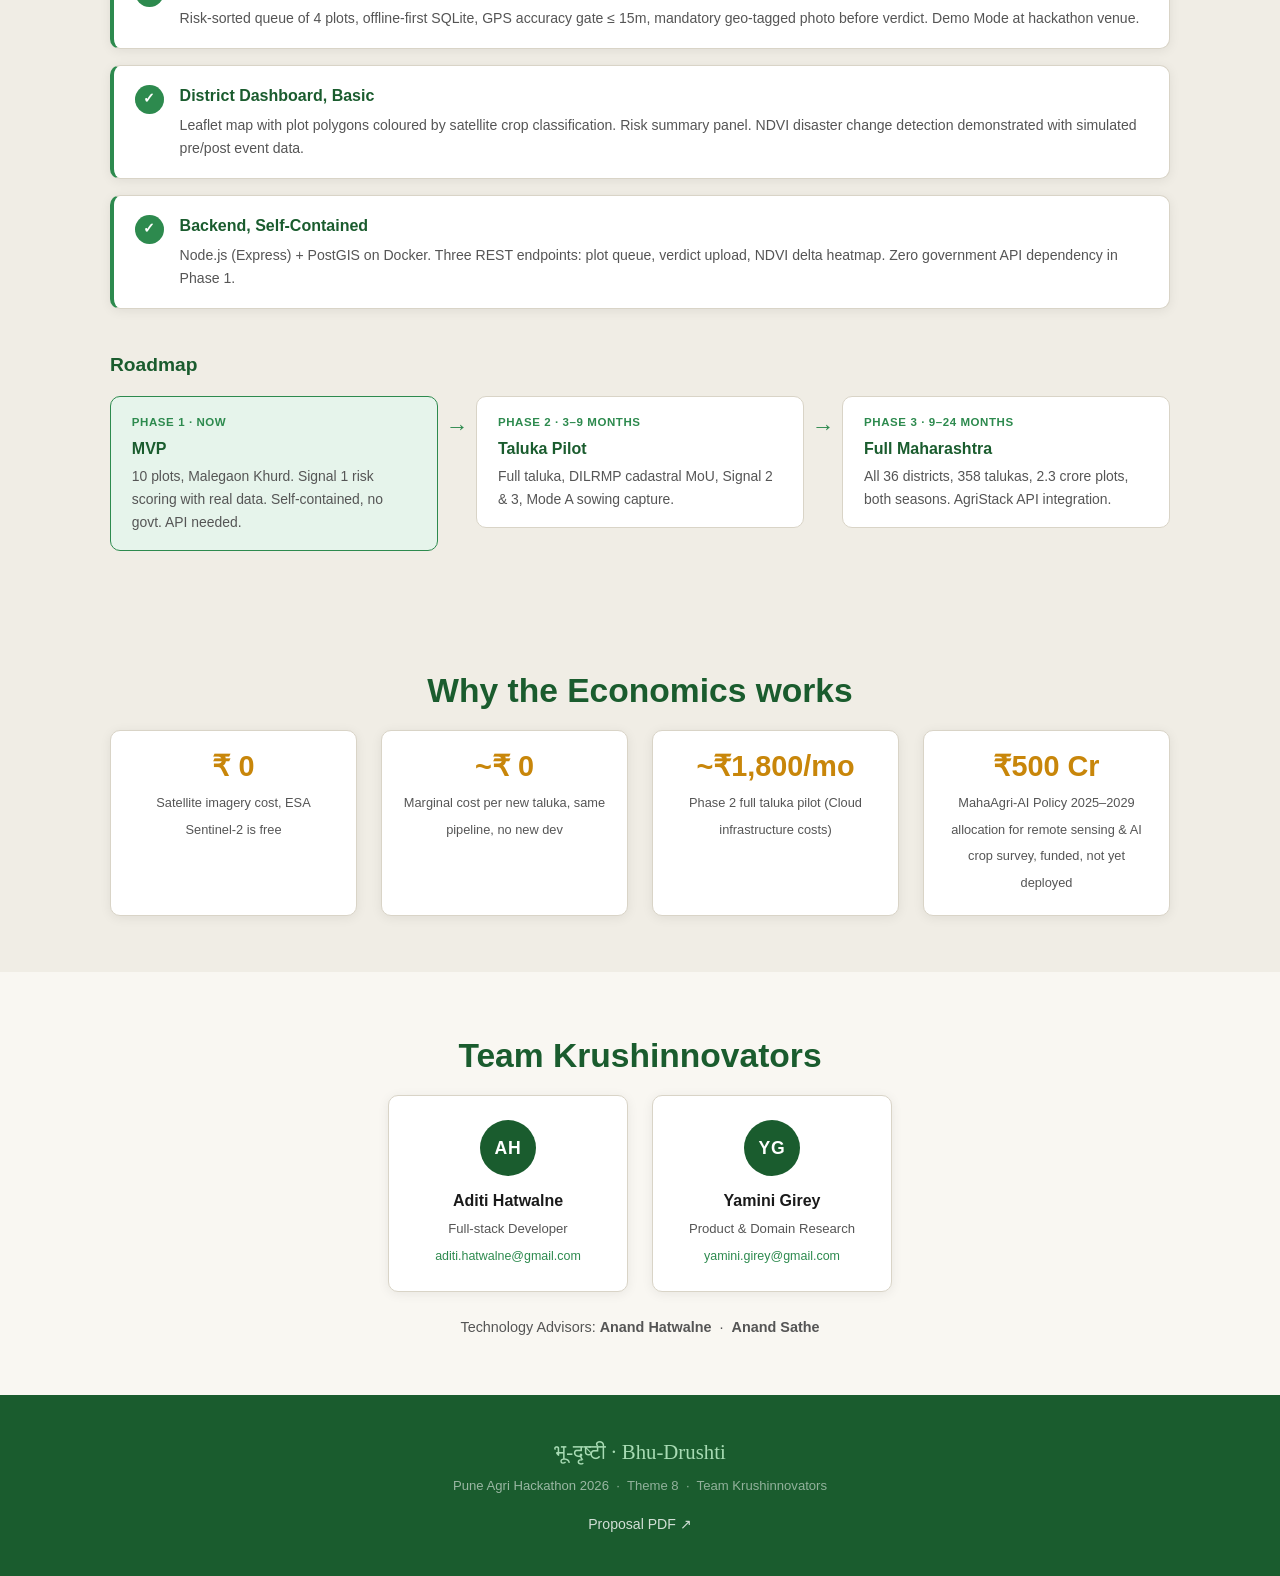
==== commit e8a25085: "Remove hackathon event line from hero section https://claude.ai/code/session_01Fqq3GUzgss8AtCggSimWm" ====
--- a/index.html
+++ b/index.html
@@ -24,8 +24,7 @@
   <!-- HERO -->
   <header class="hero">
     <div class="hero-inner">
-      <p class="hero-event">Pune Agri Hackathon 2026 &nbsp;·&nbsp; Theme 8 · Geospatial &amp; GIS-Based Crop Survey</p>
-      <h1 class="hero-title">
+<h1 class="hero-title">
         <span class="hero-deva">भू-दृष्टी</span>
         <span class="hero-en">Bhu-Drushti</span>
       </h1>
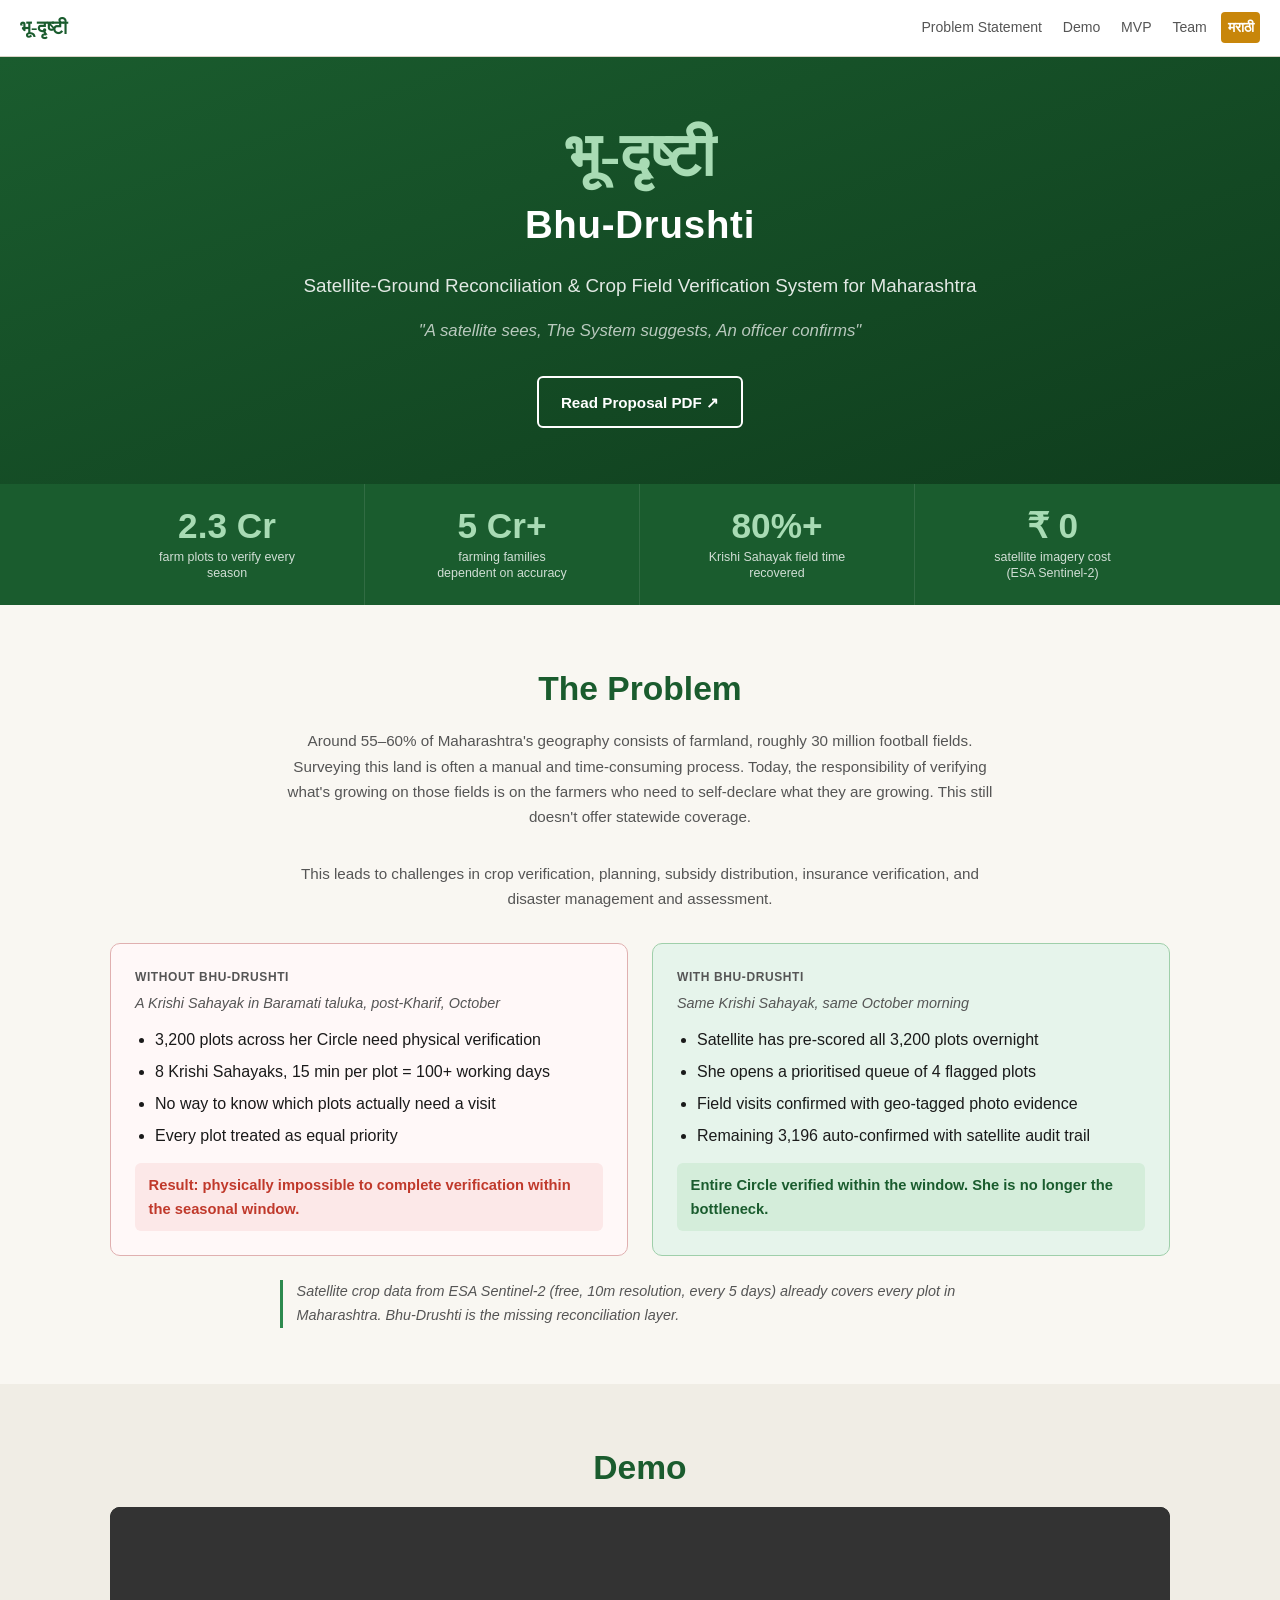
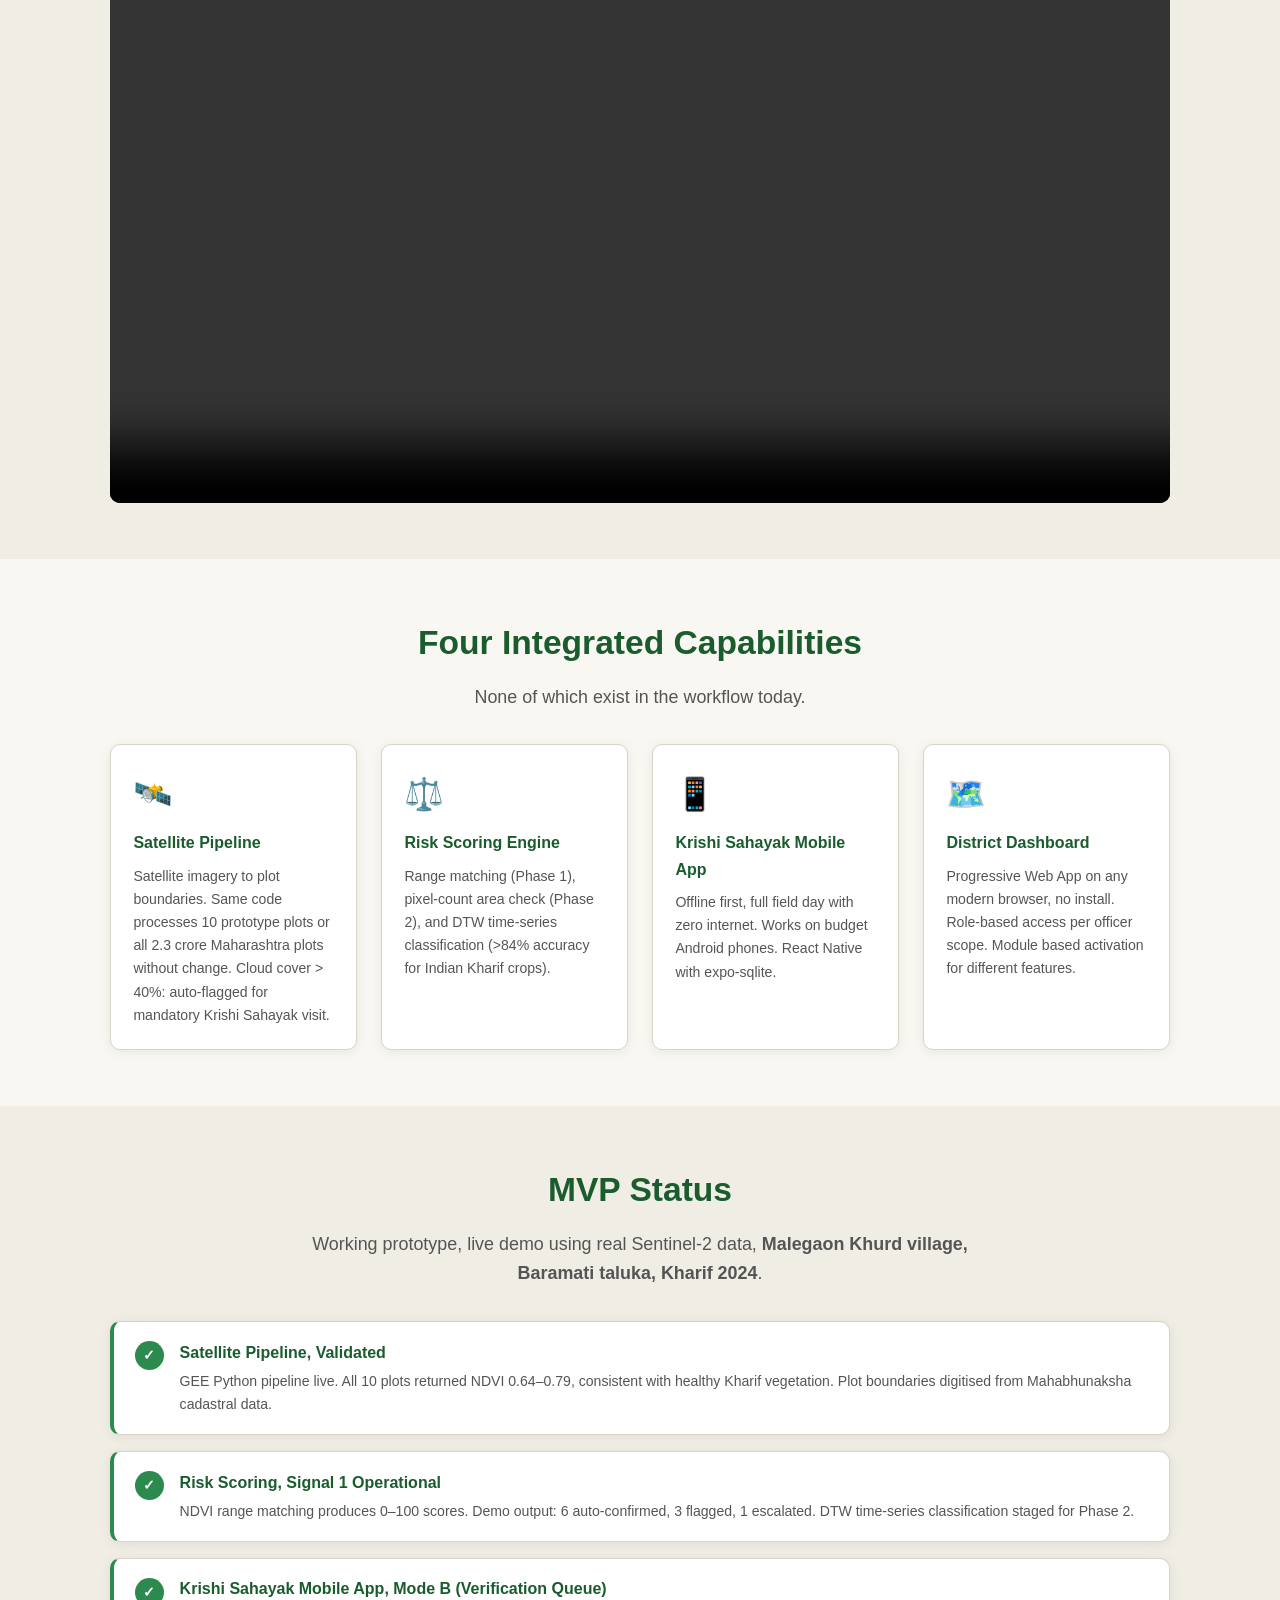
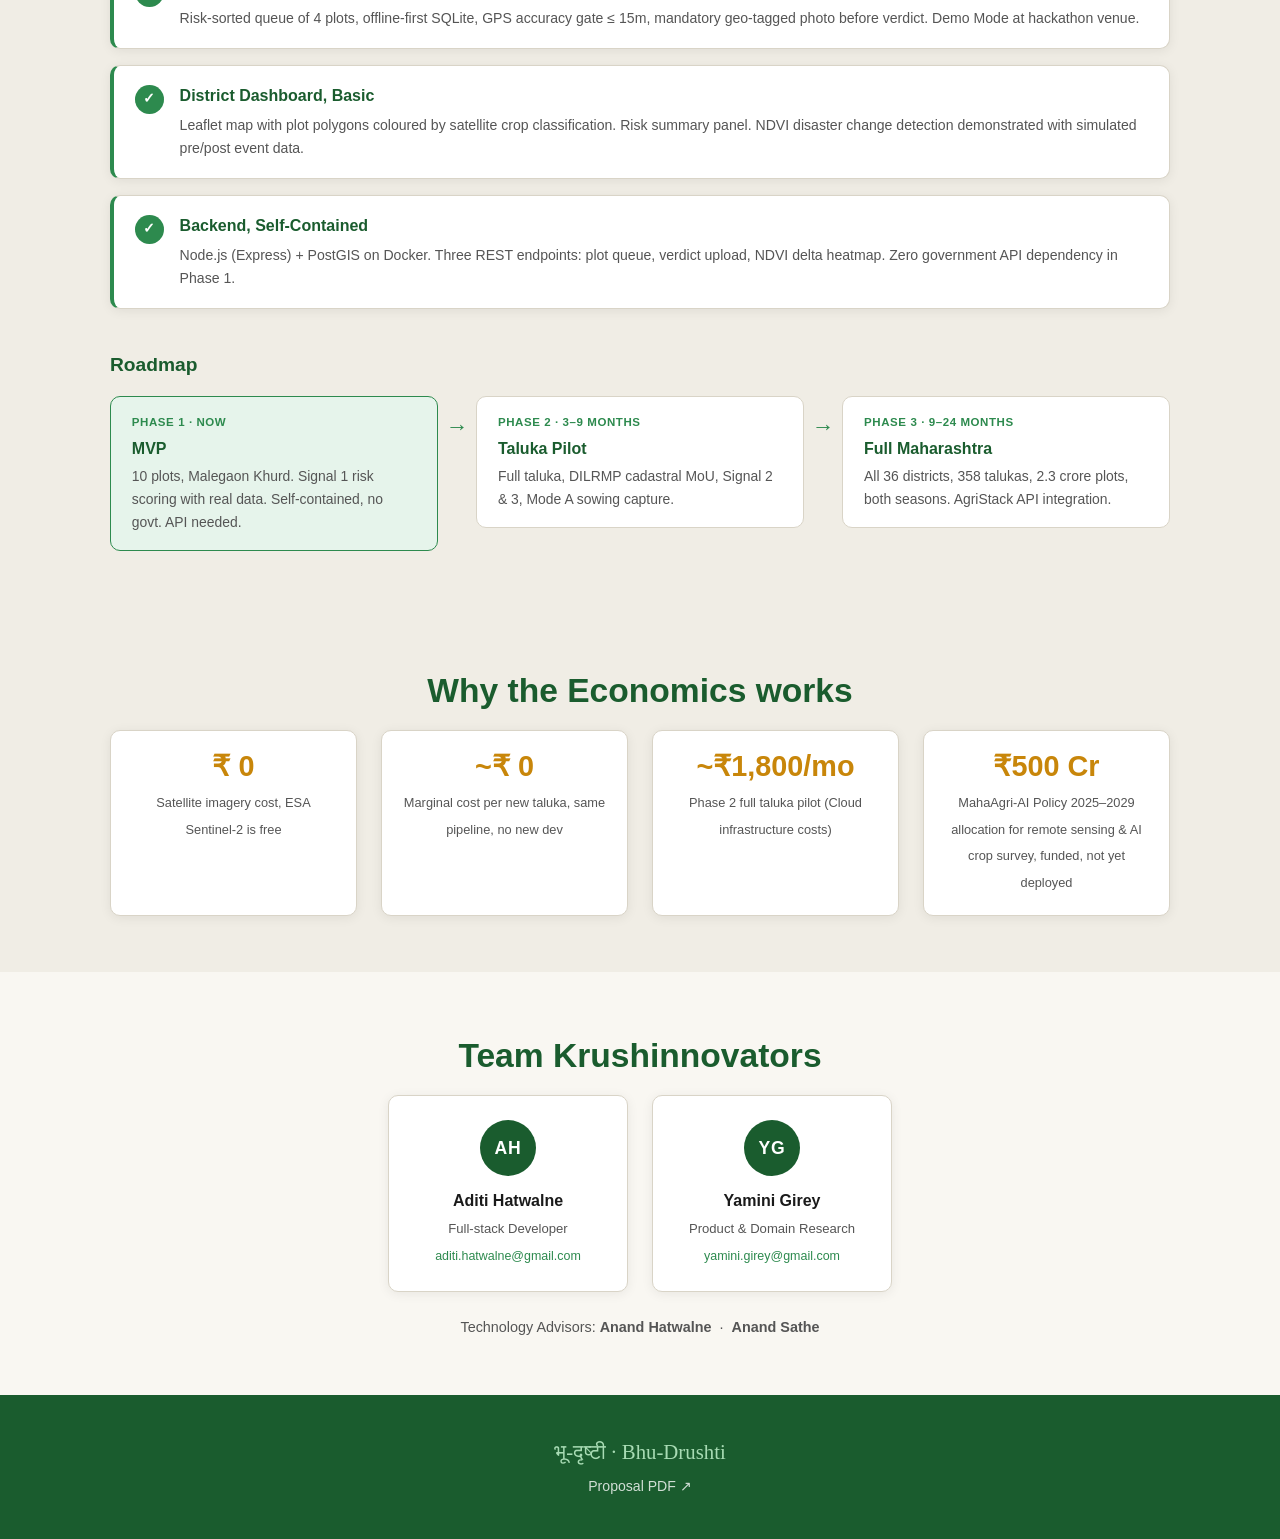
==== commit 86e46ee3: "Remove hackathon/team line from footer https://claude.ai/code/session_01Fqq3GUzgss8AtCggSimWmn" ====
--- a/index.html
+++ b/index.html
@@ -260,8 +260,7 @@
   <footer class="footer">
     <div class="container">
       <p class="footer-name">भू-दृष्टी · Bhu-Drushti</p>
-      <p class="footer-sub"><a href="https://www.puneagrihackathon.com/" target="_blank" rel="noopener">Pune Agri Hackathon 2026</a> &nbsp;·&nbsp; Theme 8 &nbsp;·&nbsp; Team Krushinnovators</p>
-      <div class="footer-links">
+<div class="footer-links">
         <a href="https://github.com/bhu-drushti/bhu-drushti.github.io/blob/main/BhuDrushti_Proposal.pdf" target="_blank" rel="noopener">Proposal PDF ↗</a>
       </div>
     </div>
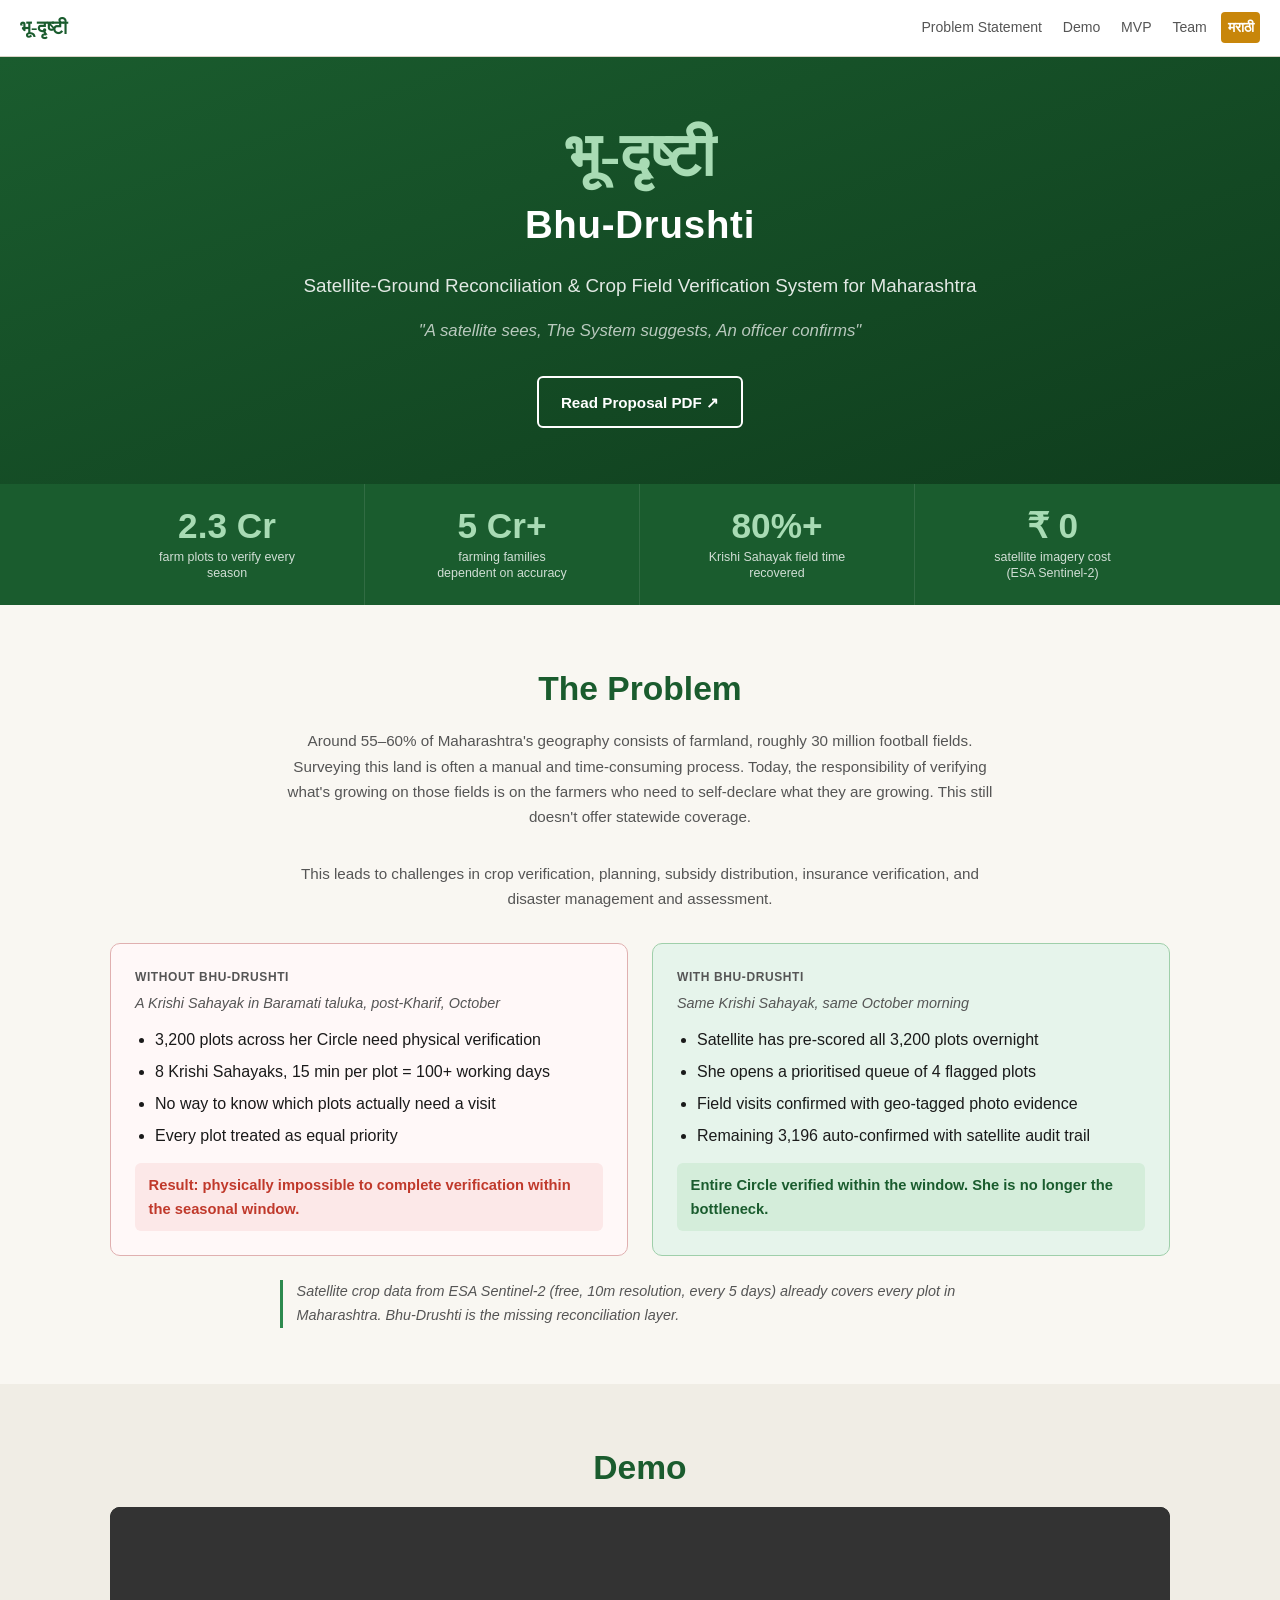
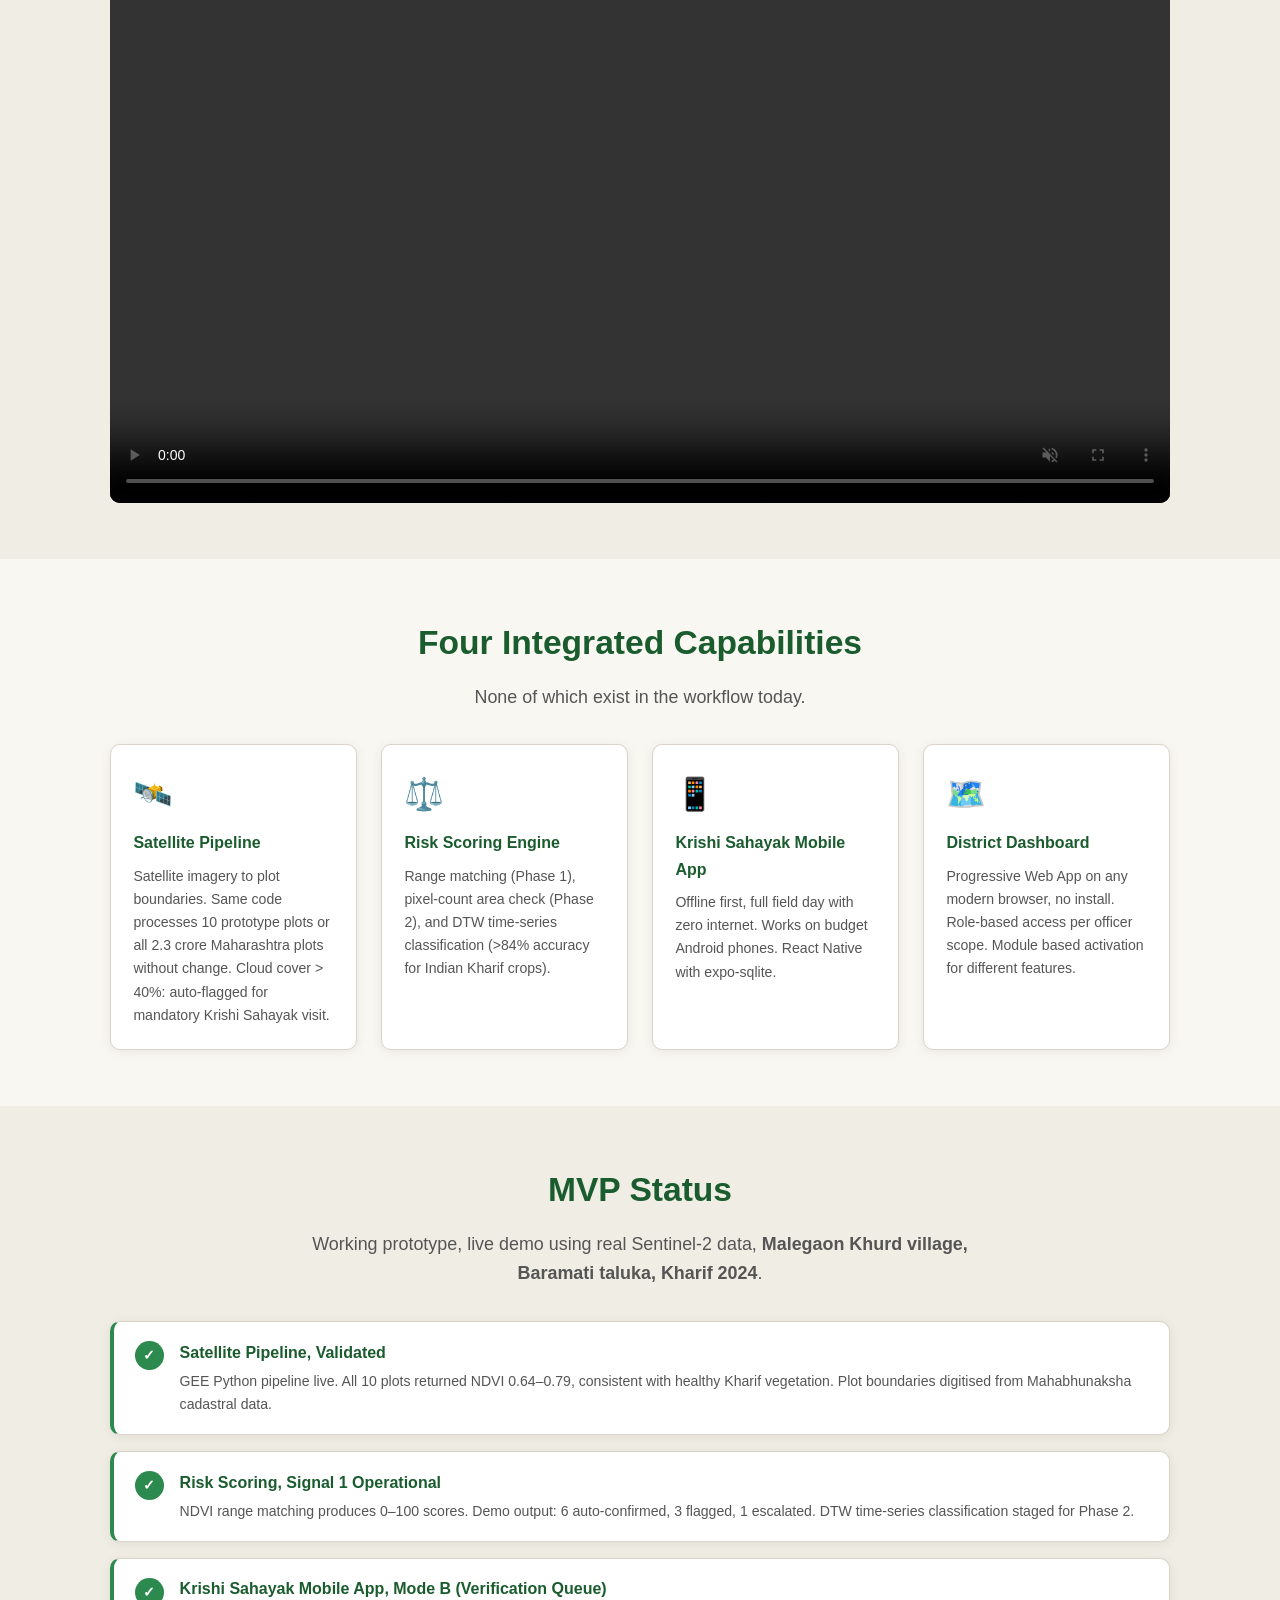
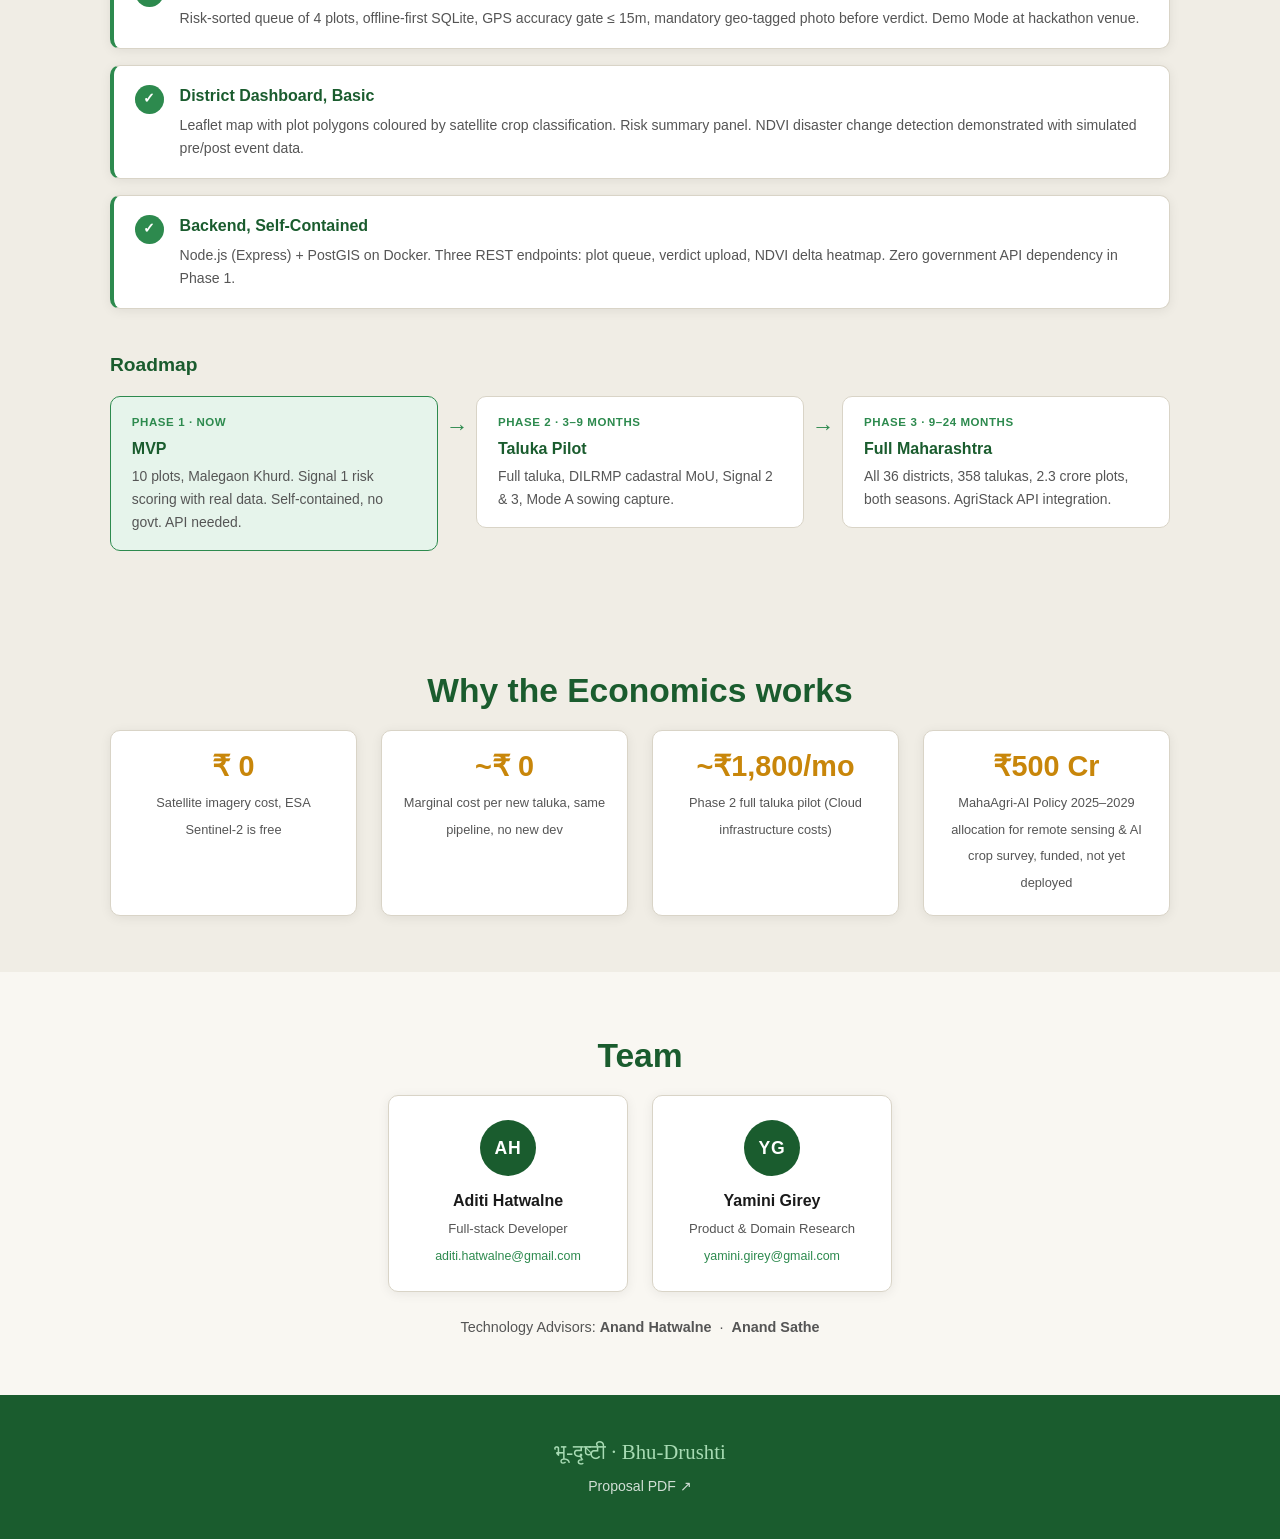
==== commit b4ac5821: "Rename 'Team Krushinnovators' section to 'Team' https://claude.ai/code/session_01Fqq3GUzgss8AtCggSim" ====
--- a/index.html
+++ b/index.html
@@ -237,7 +237,7 @@
   <!-- TEAM -->
   <section class="section" id="team">
     <div class="container">
-      <h2 class="section-title">Team Krushinnovators</h2>
+      <h2 class="section-title">Team</h2>
       <div class="team-grid">
         <div class="team-card">
           <div class="team-avatar">AH</div>
